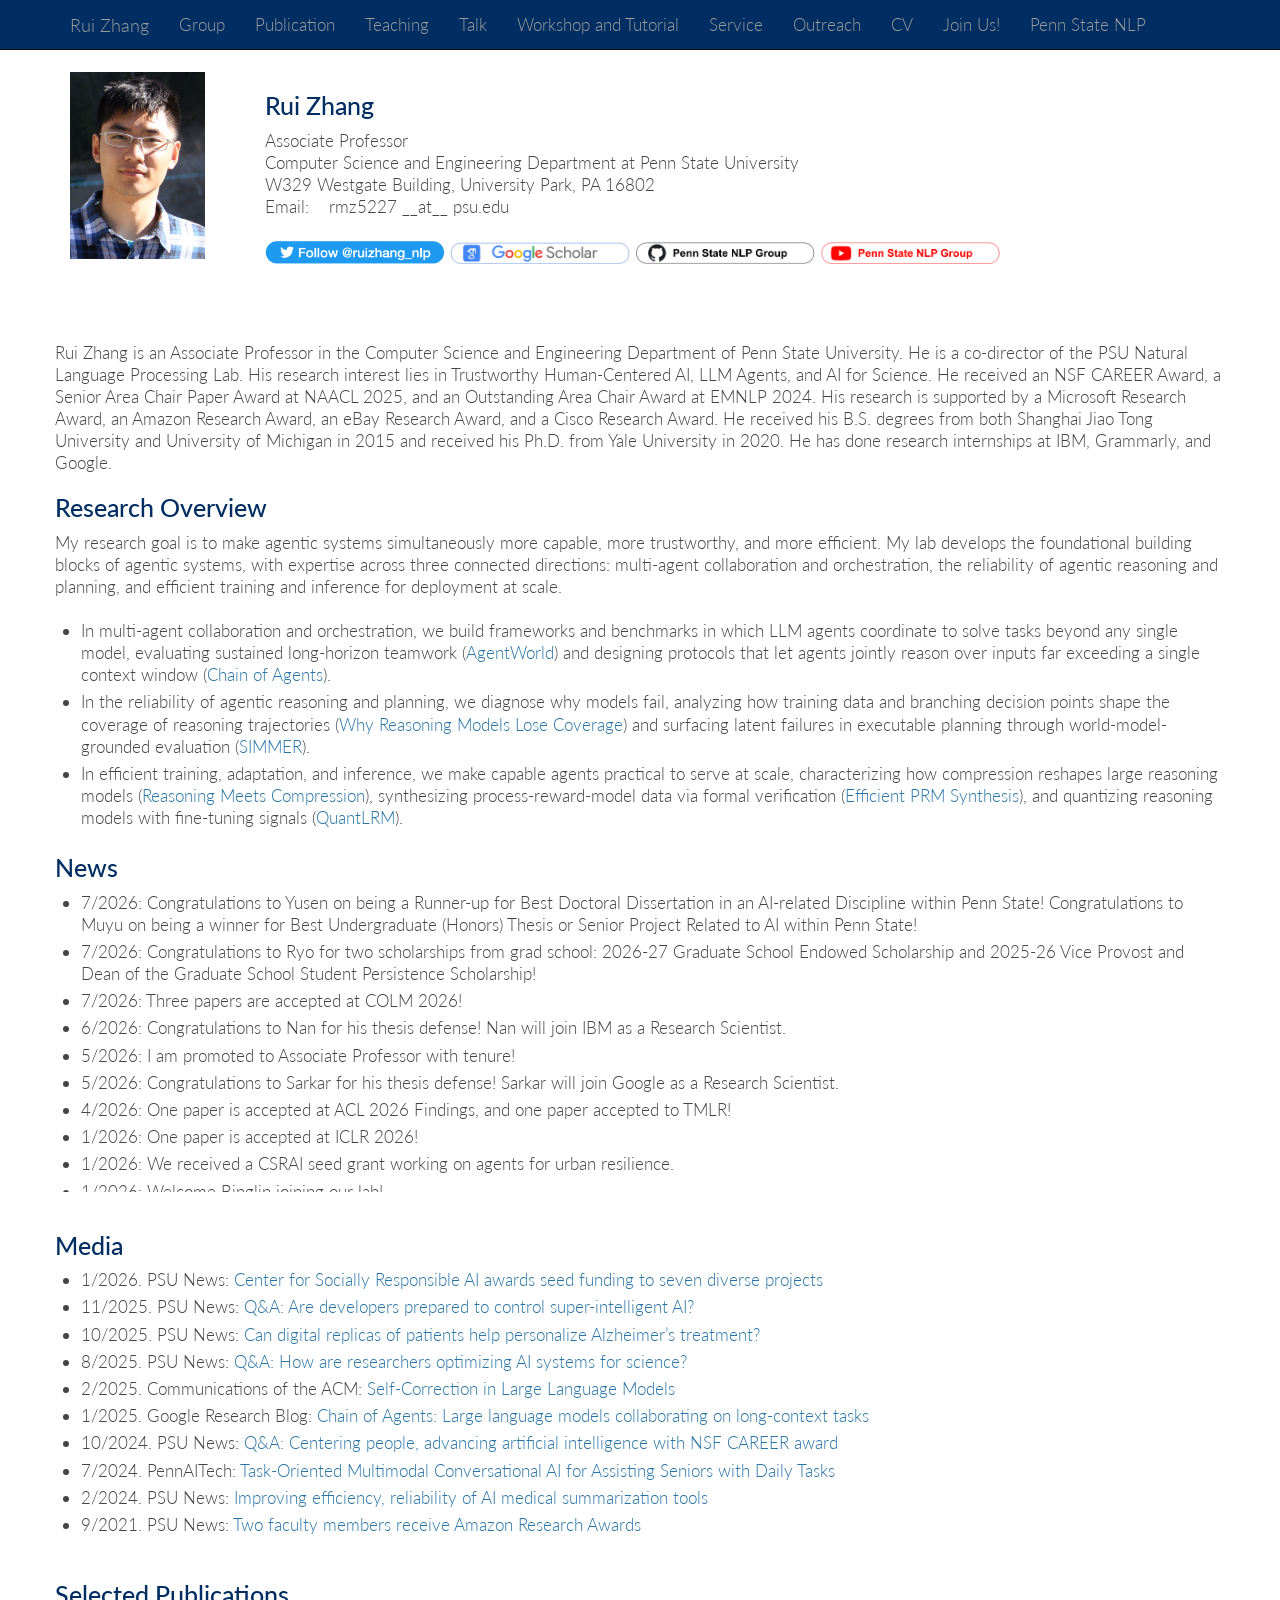
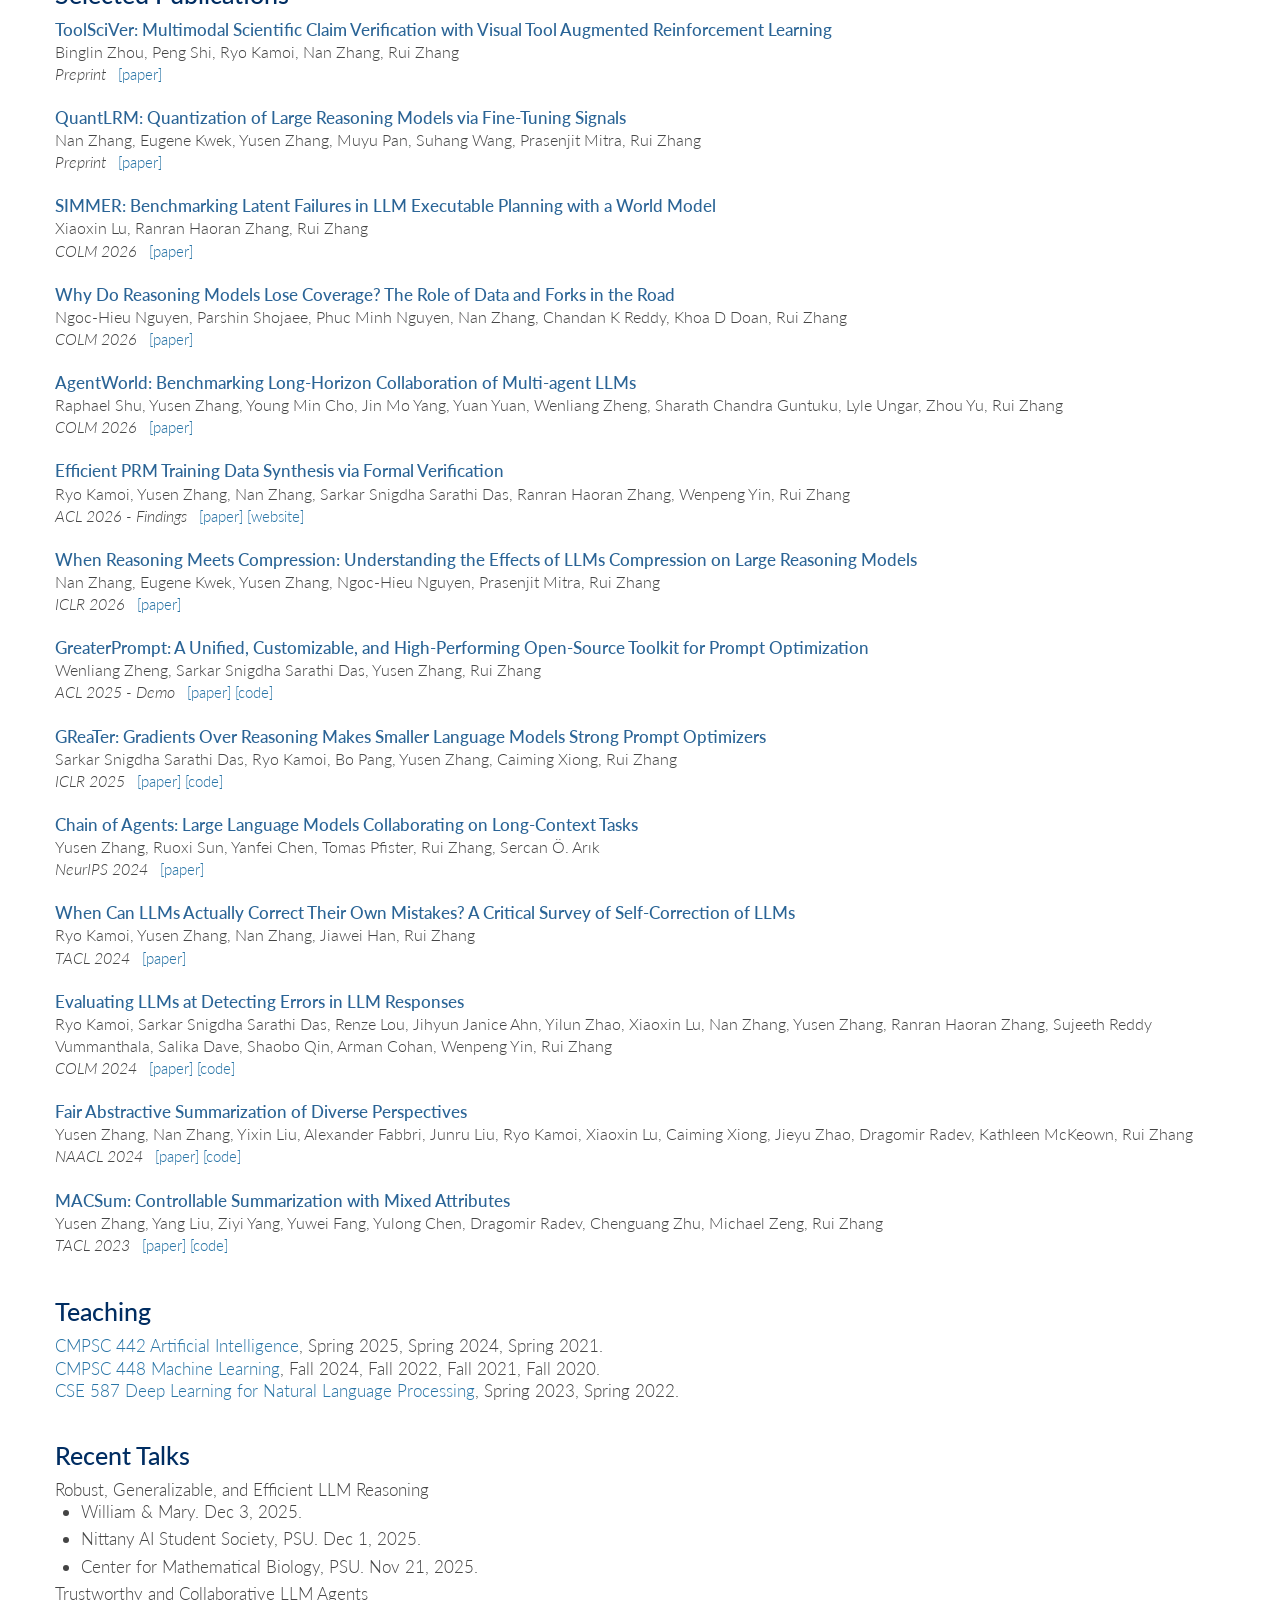
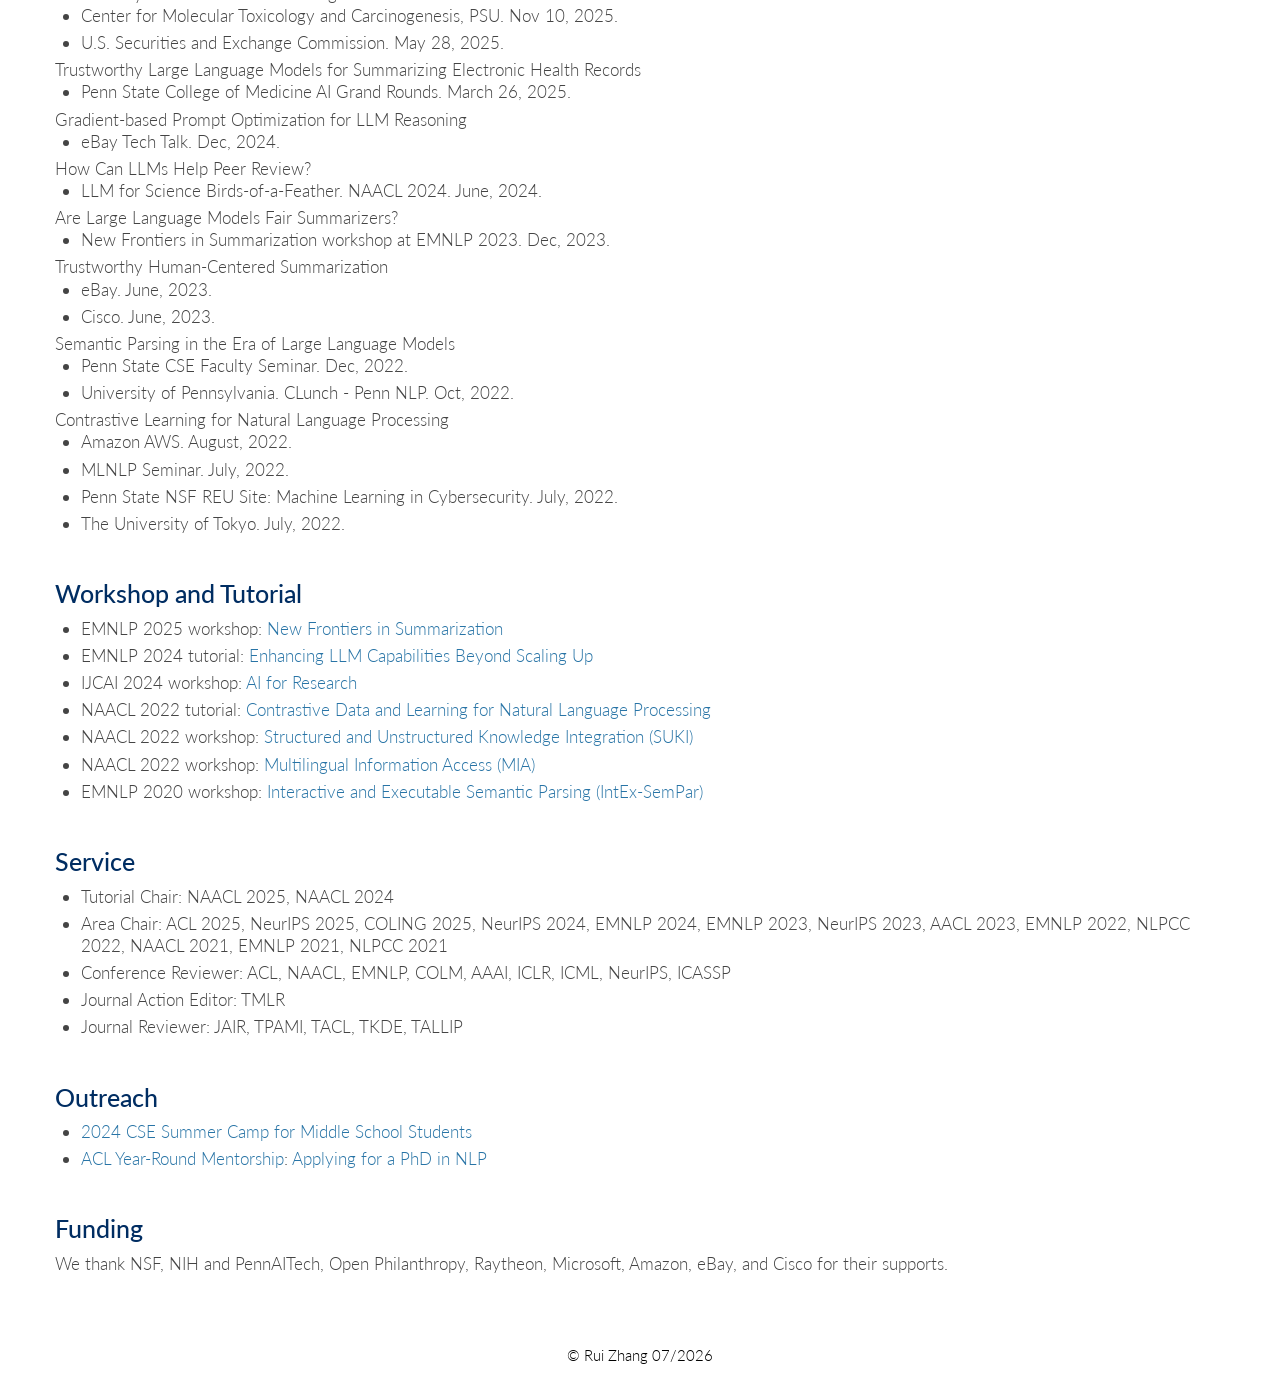
==== index.html @ b1d349ca "update" ====
<!doctype html>
<html>

<head>
    <script async src="//platform.twitter.com/widgets.js" charset="utf-8"></script>
    <meta charset="utf-8">
    <meta http-equiv="X-UA-Compatible" content="IE=edge">
    <meta name="viewport" content="width=device-width, initial-scale=1">

    <title>Rui Zhang, Computer Science and Engineering, Penn State University </title>

    <!-- Bootstrap Core CSS -->
    <link href="bootstrap.min.css" rel="stylesheet">

    <link rel="icon" href="images/psu_logo.png" />

    <link href='main_style.css' rel='stylesheet'>

    <link href='https://fonts.googleapis.com/css?family=Nunito:200,300,400,500,600,700,800,900,100italic,100,300italic,400italic,500italic,900italic,700italic' rel='stylesheet' type='text/css'>
    <link href='https://fonts.googleapis.com/css?family=Lato:200,300,400,500,600,700,800,900,100italic,100,300italic,400italic,500italic,900italic,700italic' rel='stylesheet' type='text/css'>

    <script src="https://ajax.googleapis.com/ajax/libs/jquery/3.4.1/jquery.min.js"></script>
    <script src="https://maxcdn.bootstrapcdn.com/bootstrap/3.4.0/js/bootstrap.min.js"></script>

    <style>
        .copyright {
            color: black;
            font-size: 15px;
            text-align:center;
            vertical-align: middle;
            padding-bottom: 30px;
        }
        /* ul, li { margin: 0; padding: 0; } */
    </style>

    <!-- Global site tag (gtag.js) - Google Analytics -->
    <script async src="https://www.googletagmanager.com/gtag/js?id=UA-124410036-1"></script>
    <script>
      window.dataLayer = window.dataLayer || [];
      function gtag(){dataLayer.push(arguments);}
      gtag('js', new Date());
      gtag('config', 'UA-124410036-1');
    </script>
</head>

<body>

    <!-- Navigation -->
    <nav class="navbar navbar-inverse navbar-fixed-top" role="navigation" style="min-height: 50px; height: 50px; background-color:#002D62; color: white;">
        <div class="container" style="padding-bottom:0px; margin-bottom:0px;">
            <!-- Brand and toggle get grouped for better mobile display -->
            <div class="navbar-header">
                <button type="button" class="navbar-toggle" data-toggle="collapse" data-target="#bs-example-navbar-collapse-1">
                    <span class="sr-only">Toggle navigation</span>
                    <span class="icon-bar"></span>
                    <span class="icon-bar"></span>
                    <span class="icon-bar"></span>
                </button>
                <a class="navbar-brand" href="index.html">Rui Zhang</a>
            </div>
            <!-- Collect the nav links, forms, and other content for toggling -->
            <div class="collapse navbar-collapse" id="bs-example-navbar-collapse-1">
                <ul class="nav navbar-nav">
                    <!-- <li>
                        <a href="#news">News</a>
                    </li> -->
                    <li>
                        <a href="group.html">Group</a>
                    </li>
                    <li>
                        <a href="publication.html">Publication</a>
                    </li>
                    <li>
                        <a href="#teaching">Teaching</a>
                    </li>
                    <li>
                        <a href="#talks">Talk</a>
                    </li>
                    <li>
                        <a href="#workshopandtutorial">Workshop and Tutorial</a>
                    </li>
                    <li>
                        <a href="#service">Service</a>
                    </li>
                    <li>
                        <a href="#outreach">Outreach</a>
                    </li>
                    <li>
                        <a href="cv_rui_zhang.pdf" target="_blank">CV</a>
                    </li>
                    <li>
                        <a href="hiring.html" target="_blank">Join Us!</a>
                    </li>
                    <li>
                        <a href="https://nlp.psu.edu/" target="_blank">Penn State NLP</a>
                    </li>
                </ul>
            </div>
        </div>
    </nav>

    <div class="topbar">
        <div class="container" style="margin-top:50px; margin-bottom:20px">
            <div>
				<div class="row mt-0">
					<br>
				</div>
                <div class="row mt-0">
                    <div class="col-4 col-sm-4 col-md-3 col-lg-2 p-0 pl-0 pl-sm-4 offset-xl-1 col-xl-4">
                        <a href=""><img src="./images/ruizhang.jpeg" id="me" width="135px" itemprop="photo" class="float-left img-fluid"></a>
                    </div>

                    <div class="col-0 col-sm-0 col-md-9 col-lg-10 pl-3 pr-1 px-sm-4 pl-md-5 pt-1 pb-1 pb-sm-1 pt-sm-1 nameplate col-xl-6 offset-xl-0" align="left">
                        <h2 class="hidden-xs-down" style="color:#002D62;"><span itemprop="name">Rui Zhang</span></h2>
                        <p class="my-0"> Associate Professor <br> 
                                         Computer Science and Engineering Department at Penn State University <br>
                                         W329 Westgate Building, University Park, PA 16802 <br> 
                                         Email: &nbsp;&nbsp; rmz5227 __at__ psu.edu &nbsp;&nbsp; <br> <br>
                                         <!-- <a href="https://twitter.com/ruizhang_nlp?ref_src=twsrc%5Etfw" class="twitter-follow-button" data-show-count="false">Follow @ruizhang_nlp</a><script async src="https://platform.twitter.com/widgets.js" charset="utf-8"></script> -->
                                         <a href="https://twitter.com/ruizhang_nlp">
                                            <img src="images/twitter.png" width=180>
                                         </a>
                                         <!-- <a href="https://scholar.google.com/citations?user=8GCLiUwAAAAJ&hl=en"> -->
                                         <a href="https://scholar.google.com/citations?user=nhuB5CEAAAAJ">
                                            <img alt="GoogleScholar" src="images/googlescholar.png" width=180>
                                         </a>
                                         <a href="https://github.com/psunlpgroup">
                                            <img alt="Github" src="images/github.png" width=180>
                                         </a>
                                         <a href="https://www.youtube.com/channel/UCU_5haqbZeIeOPwgRLP9IcA">
                                            <img alt="Github" src="images/youtube.png" width=180>
                                         </a>
                                         <br> <br>
                        </p>
                    </div>
                </div>
            </div>
        </div>
    </div>

    <div class="container">
        <!-- <div class="alert alert-primary" role="alert">
            <b class="alert-heading">🌟Prospective Students:</b> I am recruiting 1-2 PhD students starting in Fall 2025. Please apply <b><u><a href="https://www.eecs.psu.edu/students/graduate/EECS-How-to-apply-CSE.aspx">here</a></u></b> by December 20 if you are interested! 
            I will attend EMNLP 2024 in person. Look forward to discussing with anything about research ideas and PhD positions!
            Please drop me an email including your CV/Resume, transcript and samples of your work if interested. 
            <b><u><a href="hiring.html">Join Us!</a></u></b> Check <b><u><a href="https://nlp.psu.edu/">Penn State NLP</a></u></b> for more opportunities.
        </div> -->
        
        <br>
        <div class="row mb-3">
        Rui Zhang is an Associate Professor in the Computer Science and Engineering Department of Penn State University. He is a co-director of the PSU Natural Language Processing Lab. His research interest lies in Trustworthy Human-Centered AI, LLM Agents, and AI for Science. He received an NSF CAREER Award, a Senior Area Chair Paper Award at NAACL 2025, and an Outstanding Area Chair Award at EMNLP 2024. His research is supported by a Microsoft Research Award, an Amazon Research Award, an eBay Research Award, and a Cisco Research Award. He received his B.S. degrees from both Shanghai Jiao Tong University and University of Michigan in 2015 and received his Ph.D. from Yale University in 2020. He has done research internships at IBM, Grammarly, and Google.
        <!-- Dr. Rui Zhang is an Assistant Professor in the <a href="https://www.eecs.psu.edu/">Computer Science and Engineering Department of Penn State University</a> and a co-director of the <a href="https://www.nlplab.psu.edu/">PSU NLP Lab</a>. His research interest lies in Natural Language Processing, Machine Learning, and Artificial Intelligence. He served as Area Chair at EMNLP 2022, NLPCC 2022, NAACL 2021, EMNLP 2021, NLPCC 2021. He received the 2020 Amazon Research Award. He holds B.S. degrees from both Shanghai Jiao Tong University and the University of Michigan in 2015 and received his Ph.D. from the Computer Science Department at Yale University in 2020. During his Ph.D., he has done research internships at IBM Thomas J. Watson Research Center, Grammarly Research, and Google AI. -->
        </div>

        <div class="row mb-3">
            <h2 style="color:#002D62;">Research Overview</h2>
            My research goal is to make agentic systems simultaneously more capable, more trustworthy, and more efficient. My lab develops the foundational building blocks of agentic systems, with expertise across three connected directions: multi-agent collaboration and orchestration, the reliability of agentic reasoning and planning, and efficient training and inference for deployment at scale. <br> <br>
            <ul>
                <li>In multi-agent collaboration and orchestration, we build frameworks and benchmarks in which LLM agents coordinate to solve tasks beyond any single model, evaluating sustained long-horizon teamwork (<a href="https://ryanzhumich.github.io/files/AgentWorld.pdf">AgentWorld</a>) and designing protocols that let agents jointly reason over inputs far exceeding a single context window (<a href="https://arxiv.org/pdf/2406.02818">Chain of Agents</a>).</li>
                <li>In the reliability of agentic reasoning and planning, we diagnose why models fail, analyzing how training data and branching decision points shape the coverage of reasoning trajectories (<a href="https://arxiv.org/pdf/2605.17026">Why Reasoning Models Lose Coverage</a>) and surfacing latent failures in executable planning through world-model-grounded evaluation (<a href="https://arxiv.org/pdf/2606.14574">SIMMER</a>). </li>
                <li>In efficient training, adaptation, and inference, we make capable agents practical to serve at scale, characterizing how compression reshapes large reasoning models (<a href="https://arxiv.org/pdf/2504.02010">Reasoning Meets Compression</a>), synthesizing process-reward-model data via formal verification (<a href="https://aclanthology.org/2026.findings-acl.403.pdf">Efficient PRM Synthesis</a>), and quantizing reasoning models with fine-tuning signals (<a href="https://arxiv.org/pdf/2602.02581">QuantLRM</a>).</li>
            </ul>
            <!-- I am broadly interested in Natural Language Processing, Machine Learning, and Artificial Intelligence. I work on both Science of LLMs and LLMs for Science, especially focusing on <br> <br>
            <ul>
                <li>Trustworthy Human-Centered AI (<a href="https://arxiv.org/pdf/2412.00947">VisOnlyQA</a>, <a href="https://github.com/psunlpgroup/ReaLMistake">ReaLMistake</a>, <a href="https://github.com/psunlpgroup/FairSumm">FairSumm</a>, <a href="https://github.com/psunlpgroup/FaMeSumm">FameSumm</a>, <a href="https://github.com/psunlpgroup/MACSum">MACSum</a>, <a href="https://github.com/psunlpgroup/Summ-N">Summ<sup><i>N</i></sup></a>)</li>
                <li>LLM Agents (<a href="https://arxiv.org/pdf/2406.02818">Chain of Agents</a>, <a href="https://github.com/psunlpgroup/XSemPLR">XSemPLR</a>, <a href="https://yale-lily.github.io/spider">Spider</a>, <a href="https://github.com/ryanzhumich/editsql">EditSQL</a>, <a href="https://github.com/psunlpgroup/MultiHiertt">MultiHiertt</a>, <a href="https://arxiv.org/pdf/2310.04381.pdf">Hermes</a>)</li>
                <li>Efficient and Generalizable Methods (<a href="https://github.com/psunlpgroup/CONTaiNER">CONTaiNER</a>, <a href="https://github.com/psunlpgroup/ConEntail">ConEntail</a>, <a href="https://arxiv.org/pdf/2106.12089.pdf">Network Sparsity for Efficient Training</a>)</li>
                <li>AI for Scientific Discoveries (<a href="https://www.youtube.com/watch?v=-PGkMalkgD8&t=1s&ab_channel=PennAITech">AI for Nursing</a>, <a href="https://arxiv.org/pdf/2310.04381.pdf">Security</a>, <a href="https://arxiv.org/pdf/2311.02271.pdf">Healthcare</a>, <a href="https://arxiv.org/pdf/2310.15317.pdf">Education</a>)</li>
            </ul> -->
        </div>

        <div id='news' class="row mb-3" style="scroll-margin-top: 50px; margin-bottom: 20px;">
            <h2 style="color:#002D62;">News</h2>
            <div style="height: 300px; overflow-y: scroll;">
            <ul id="news">
                <li>7/2026: Congratulations to Yusen on being a Runner-up for Best Doctoral Dissertation in an AI-related Discipline within Penn State! Congratulations to Muyu on being a winner for Best Undergraduate (Honors) Thesis or Senior Project Related to AI within Penn State!</li>
                <li>7/2026: Congratulations to Ryo for two scholarships from grad school: 2026-27 Graduate School Endowed Scholarship and 2025-26 Vice Provost and Dean of the Graduate School Student Persistence Scholarship!</li>
                <li>7/2026: Three papers are accepted at COLM 2026!</li>
                <li>6/2026: Congratulations to Nan for his thesis defense! Nan will join IBM as a Research Scientist.</li>
                <li>5/2026: I am promoted to Associate Professor with tenure!</li>
                <li>5/2026: Congratulations to Sarkar for his thesis defense! Sarkar will join Google as a Research Scientist.</li>
                <li>4/2026: One paper is accepted at ACL 2026 Findings, and one paper accepted to TMLR!</li>
                <li>1/2026: One paper is accepted at ICLR 2026!</li>
                <li>1/2026: We received a CSRAI seed grant working on agents for urban resilience.</li>
                <li>1/2026: Welcome Binglin joining our lab!</li>
                <li>12/2025: Congratulations to Eugene on his Honorable Mention for the 2025-2026 CRA Outstanding Undergraduate Researcher Award!</li>
                <li>10/2025: We received a funding from Open Philanthropy working on AI Safety for Reinforcement Learning. Thanks, Open Philanthropy!</li>
                <li>10/2025: Our group's first PhD student Yusen successfully defended his PhD dissertation on Multi-agent LLMs! Big Congratulations, Dr. Yusen Zhang! Yusen will join Columbia University as a postdoc.</li>
                <li>10/2025: We are hosting a "AI for Math" Minisymposium at <a href="https://siamnnp2025.sciencesconf.org/">2025 SIAM New York-New Jersey-Pennsylvania Section Conference</a>.</li>
                <li>8/2025: Welcome Hieu joining our lab! </li>
                <li>8/2025: Our NSF proposal on <a href="https://www.nsf.gov/awardsearch/showAward?AWD_ID=2533995">AI for Digital Twin in Healthcare</a> is awarded!</li>
                <li>7/2025: One paper is accepted at ICCV 2025, and one paper at COLM 2025!</li>
                <li>6/2025: Congratulations to Nan and Sarkar for receiving the Penn State Graduate School Student Persistence Scholarship!</li>
                <li>6/2025: We received a funding from Raytheon working on LLM hallucination. Thanks, Raytheon!</li>
                <li>5/2025: Four papers (2 main, 1 findings, 1 demo) are accepted at ACL 2025! </li>
                <li>5/2025: I gave a talk at U.S. Securities and Exchange Commission on Trustworthy and Collaborative LLM Agents.</li>
                <li>4/2025: Our paper on fairness of multidocument summarization has received an SAC Paper Award at NAACL 2025! </li>
                <li>4/2025: Congratulations to Ryo on passing the comprehensive exam! </li>
                <li>1/2025: Two papers are accepted at ICLR 2025, and two papers are accepted at NAACL 2025. </li>
                <li>11/2024: We are organizing a workshop on New Frontiers in Summarization at EMNLP 2025.</li>
                <li>11/2024: Honored to be recognized as an Outstanding Area Chair at EMNLP 2024!</li>
                <li>11/2024: We received an NSF NAIRR Pilot grant to support our project on AI for Nursing. Thanks, NSF!
                <li>10/2024: We will present a tutorial on <a href="https://www.wenpengyin.org/publications/beyond-llm-scaling-emnlp24">Enhancing LLM Capabilities Beyond Scaling Up</a> and three papers on LLM self-correction, LLM deductive reasoning, and LLM for assisting research at EMNLP 2024.</li>
                <li>9/2024: One paper on multiagent collaboratoin for long-context tasks is accepted at NeurIPS 2024.</li>
                <li>9/2024: My NSF CAREER proposal <a href="https://www.psu.edu/news/engineering/story/qa-centering-people-advancing-artificial-intelligence-nsf-career-award">Trustworthy Human-Centered Summarization</a> is awarded!</li>
                <li>9/2024: Two papers are accepted at EMNLP 2024.</li>
                <li>9/2024: We received an award on <a href="https://www.youtube.com/watch?v=-PGkMalkgD8&t=1s&ab_channel=PennAITech">AI for Nursing</a>. Thanks, NIH and PennAITech!
                <li>9/2024: We received an Microsoft research award on <a href="https://www.microsoft.com/en-us/research/academic-program/ai-and-the-new-future-of-work/recipients/">AI and the New Future of Work</a>. Thanks, Microsoft!
                <li>8/2024: One survey paper on LLM self-correction is accepted at TACL 2024.</li>
                <li>7/2024: One paper on LLM error detection is accepted at COLM 2024.</li>
                <li>6/2024: Congratulations to Haoran for passing his Comprehensive Exam!</li>
                <li>6/2024: We are organizing a <a href="https://sites.psu.edu/csesummercamp2024/">CSE Summer Camp on Exploring AI with CS and Minecraft </a> for middle school students!</li>
                <li>5/2024: Two papers are accepted at ACL 2024.</li>
                <li>5/2024: Serve as an Area Chair for NeurIPS 2024 and EMNLP 2024.</li>
                <li>4/2024: Congratulations to Nan for passing his Comprehensive Exam!</li>
                <li>3/2024: Two papers on fairness of LLM summarization and LLM compression have been accepted to NAACL 2024.</li>
                <li>3/2024: We are organizing an <a href="https://ai4research.github.io/">AI for Research</a> workshop at IJCAI 2024. Please submit your work!
                <li>1/2024: One paper on text generation evalaution has been accepted to ICLR 2024.</li>
                <li>12/2023: I give a talk on <a href="">Fairness of LLMs on Summarization</a> at EMNLP 2023 NewSumm workshop.</li>
                <li>11/2023: I am a candidate for <a href="https://naacl.org/elections/2024/index.html">NAACL Board Member</a> to serve our community! Please cast your vote! </li>
                <li>11/2023: Congratulations to Sarkar for passing his Comprehensive Exam!</li>
                <li>10/2023: Three papers on factual medical summarization, parameter-efficient finetuning for sequence labeling, and LLM for programming education have been accepted to EMNLP 2023.</li>
                <li>10/2023: One paper on semantic parsing for security standard documents has been accepted to USENIX Security 2024.</li>
                <li>8/2023: Welcome Ryo and Xiaoxin joining our lab!</li>
                <li>8/2023: Congratulations to Yusen for passing his Comprehensive Exam!</li>
                <li>7/2023: Serve as a Tutorial Chair for NAACL 2024 and an Area Chair for EMNLP 2023, NeurIPS 2023, and AACL 2023.</li>
                <li>2/2023: Our <a href="https://www.amazon.science/alexa-prize/teams/evoquerbot-taskbot-challenge-2">EvoquerBOT</a> team is participating in the <a href="https://www.amazon.science/alexa-prize/taskbot-challenge/ten-university-teams-selected-for-alexa-prize-taskbot-challenge-2">Amazon Alexa Prize TaskBot Challenge 2</a>. "Alexa, Let's work together"!</li>
                <li>2/2023: Please join us on <a href="https://twitter.com/knowledgenlp/status/1623904412539183104">the panel on Knowledge, NLP, and LLM</a> at the AAAI 2023 workshop on Knowledge Augmented Methods for NLP!
                <li>1/2023: This semester I am teaching <a href="587.html">CSE 587 Deep Learninig for Natural Language Processing</a>.
                <li>12/2022: Give talks at University of Pennsylvania and Penn State CSE Semniar on <a href="talk_sp_llm.pdf">Semantic Parsing in the Era of Large Language Models</a>.</li>
                <li>11/2022: Congratulations to Jason for winning the CAFE AI Award for Best Undergraduate Honors Thesis!</li>
                <li>10/2022: Three papers on semantic parsing and structured knowledge accepted in EMNLP 2022.</li>
                <li>8/2022: Give invited talks at Amazon, The University of Tokyo, PSU REU Seminar, and MLNLP Seminar on <a href="talk_contrastive_ner.pdf">Contrastive Learning for NLP: A Case Study in Few-shot Named Entity Recognition</a>.</li>
                <li>[Tutorial@NAACL2022] We are presenting a tutorial on <a href="https://contrastive-nlp-tutorial.github.io/">Contrastive Data and Learning for Natural Language Processing</a> at NAACL 2022 with Yangfeng Ji, Yue Zhang, Rebecca Passonneau.</li>
                <li>[Workshop@NAACL2022] We are co-organizing the Workshop on <a href="https://suki-workshop.github.io/">Structured and Unstructured Knowledge Integration (SUKI)</a> at NAACL 2022.</li>
                <li>[Workshop@NAACL2022] We are co-organizing the Workshop on <a href="https://mia-workshop.github.io/">Multilingual Information Access (MIA)</a> at NAACL 2022.</li>
                <li>6/2022: Congratulations to Yusen and Sarkar on winning the Dr. Tse-Yun Feng Graduate Student Award (outstanding RA award in the CSE department)!</li>
                <li>5/2022: Congratulations to graduate students starting their research internships at Amazon and Microsoft!</li>
                <li>3/2022: Four papers accepted in ACL 2022 on Long-Text Summarization, Few-shot NER, Numerical Reasoning in Tables and Text. Congratulations to Yusen, Sarkar, Yilun, and all co-authors!</li>
                <li>1/2022: Welcome Haoran joining our lab!</li>
                <li>9/2021: Two papers accepted in Findings of EMNLP 2021. Congratulations to Yusen and all the co-authors!</li>
                <li>8/2021: Welcome Yusen, Nan, and Sarkar joining our lab!</li>
                <li>5/2021: Two papers (1 long and 1 long Findings) are accepted at ACL 2021.</li>
                <li>4/2021: Receive an <a href="https://www.amazon.science/research-awards/program-updates/2020-amazon-research-awards-recipients-announced">Amazon Research Award</a> to work on Conversational QA systems over Tables. Thanks Amazon!</li>
                <li>3/2021: DART is accepted at NAACL 2021.</li>
                <li>3/2021: Serving as an Area Chair in Summarization Track for EMNLP 2021 and NLPCC 2021.</li>
                <li>1/2021: SCoRe is accepted at ICLR 2021.</li>
                <li>12/2020: Serving as an Area Chair in Summarization Track for NAACL 2021.</li>
                <li>10/2020: Talk at UPenn CLunch.</li>
                <li>11/2020: We are organizing the workshop on <a href="https://intex-sempar.github.io/">Interactive and Executable Semantic Parsing (IntEx-SemPar 2020) </a> located with EMNLP 2020. Please submit your work!</li>
            </ul>
            </div>
        </div>

        <div id='news' class="row mb-3" style="scroll-margin-top: 50px; margin-bottom: 20px;">
            <h2 style="color:#002D62;">Media</h2>
            <!-- <div style="height: 300px; overflow-y: scroll;"> -->
            <ul id="news">
                <li>1/2026. PSU News: <a href="https://www.psu.edu/news/research/story/center-socially-responsible-ai-awards-seed-funding-seven-diverse-projects-0">Center for Socially Responsible AI awards seed funding to seven diverse projects</a></li>
                <li>11/2025. PSU News: <a href="https://www.psu.edu/news/engineering/story/qa-are-developers-prepared-control-super-intelligent-ai">Q&A: Are developers prepared to control super-intelligent AI?</a></li>
                <li>10/2025. PSU News: <a href="https://www.psu.edu/news/research/story/can-digital-replicas-patients-help-personalize-alzheimers-treatment">Can digital replicas of patients help personalize Alzheimer’s treatment?</a></li>
                <li>8/2025. PSU News: <a href="https://www.psu.edu/news/engineering/story/qa-how-are-researchers-optimizing-ai-systems-science">Q&A: How are researchers optimizing AI systems for science?</a></li>
                <li>2/2025. Communications of the ACM: <a href="https://cacm.acm.org/news/self-correction-in-large-language-models/">Self-Correction in Large Language Models</a></li>
                <li>1/2025. Google Research Blog: <a href="https://research.google/blog/chain-of-agents-large-language-models-collaborating-on-long-context-tasks">Chain of Agents: Large language models collaborating on long-context tasks</a></li>
                <!-- <li>12/2024. Daily Papers: <a href="https://huggingface.co/papers/2412.09722">GReaTer: Gradients over Reasoning Makes Smaller Language Models Strong Prompt Optimizers</a></li> -->
                <!-- <li>12/2024. Daily Papers: <a href="https://huggingface.co/papers/2412.00947">VisOnlyQA: Large Vision Language Models Still Struggle with Visual Perception of Geometric Information</a></li> -->
                <li>10/2024. PSU News: <a href="https://www.psu.edu/news/engineering/story/qa-centering-people-advancing-artificial-intelligence-nsf-career-award">Q&A: Centering people, advancing artificial intelligence with NSF CAREER award</a></li>
                <li>7/2024. PennAITech: <a href="https://www.youtube.com/watch?v=-PGkMalkgD8&t=1s&ab_channel=PennAITech">Task-Oriented Multimodal Conversational AI for Assisting Seniors with Daily Tasks</a></li>
                <li>2/2024. PSU News: <a href="https://www.psu.edu/news/information-sciences-and-technology/story/improving-efficiency-reliability-ai-medical-summarization">Improving efficiency, reliability of AI medical summarization tools</a></li>
                <li>9/2021. PSU News: <a href="https://www.psu.edu/news/academics/story/two-faculty-members-receive-amazon-research-awards">Two faculty members receive Amazon Research Awards</a></li>
            </ul>
            <!-- </div> -->
        </div>

        <div id='publications' class="row mb-3" style="scroll-margin-top: 50px">
            <h2 style="color:#002D62;">Selected Publications </h2>
            
            <div class='paper_title'>
                ToolSciVer: Multimodal Scientific Claim Verification with Visual Tool Augmented Reinforcement Learning
                </div>
                <div class='paper_rest'>
                    Binglin Zhou, Peng Shi, Ryo Kamoi, Nan Zhang, Rui Zhang<br />
                    <i>Preprint</i>&nbsp;&nbsp;
                    <span style="font-size: 15px"> <a href="https://arxiv.org/pdf/2607.16131">[paper]</a></span>
                </div>
            <br>

            <div class='paper_title'>
                QuantLRM: Quantization of Large Reasoning Models via Fine-Tuning Signals
                </div>
                <div class='paper_rest'>
                    Nan Zhang, Eugene Kwek, Yusen Zhang, Muyu Pan, Suhang Wang, Prasenjit Mitra, Rui Zhang<br />
                    <i>Preprint</i>&nbsp;&nbsp;
                    <span style="font-size: 15px"> <a href="https://arxiv.org/pdf/2602.02581">[paper]</a></span>
                </div>
            <br>

            <div class='paper_title'>
                SIMMER: Benchmarking Latent Failures in LLM Executable Planning with a World Model
                </div>
                <div class='paper_rest'>
                    Xiaoxin Lu, Ranran Haoran Zhang, Rui Zhang<br />
                    <i>COLM 2026</i>&nbsp;&nbsp;
                    <span style="font-size: 15px"> <a href="https://arxiv.org/pdf/2606.14574">[paper]</a></span>
                </div>
            <br>

            <div class='paper_title'>
                Why Do Reasoning Models Lose Coverage? The Role of Data and Forks in the Road
                </div>
                <div class='paper_rest'>
                    Ngoc-Hieu Nguyen, Parshin Shojaee, Phuc Minh Nguyen, Nan Zhang, Chandan K Reddy, Khoa D Doan, Rui Zhang<br />
                    <i>COLM 2026</i>&nbsp;&nbsp;
                    <span style="font-size: 15px"> <a href="https://arxiv.org/pdf/2605.17026">[paper]</a></span>
                </div>
            <br>

            <div class='paper_title'>
                AgentWorld: Benchmarking Long-Horizon Collaboration of Multi-agent LLMs
                </div>
                <div class='paper_rest'>
                    Raphael Shu, Yusen Zhang, Young Min Cho, Jin Mo Yang, Yuan Yuan, Wenliang Zheng, Sharath Chandra Guntuku, Lyle Ungar, Zhou Yu, Rui Zhang<br />
                    <i>COLM 2026</i>&nbsp;&nbsp;
                    <span style="font-size: 15px"> <a href="https://ryanzhumich.github.io/files/AgentWorld.pdf">[paper]</a></span>
                </div>
            <br>

            <div class='paper_title'>
                Efficient PRM Training Data Synthesis via Formal Verification
                </div>
                <div class='paper_rest'>
                    Ryo Kamoi, Yusen Zhang, Nan Zhang, Sarkar Snigdha Sarathi Das, Ranran Haoran Zhang, Wenpeng Yin, Rui Zhang<br />
                    <i>ACL 2026 - Findings</i>&nbsp;&nbsp;
                    <span style="font-size: 15px"> <a href="https://arxiv.org/pdf/2505.15960">[paper]</a> <a href="https://fover-prm.github.io/">[website]</a> </span>
                </div>
            <br>

            <div class='paper_title'>
                When Reasoning Meets Compression: Understanding the Effects of LLMs Compression on Large Reasoning Models
                </div>
                <div class='paper_rest'>
                    Nan Zhang, Eugene Kwek, Yusen Zhang, Ngoc-Hieu Nguyen, Prasenjit Mitra, Rui Zhang<br />
                    <i>ICLR 2026</i>&nbsp;&nbsp;
                    <span style="font-size: 15px"> <a href="https://arxiv.org/pdf/2504.02010">[paper]</a></span>
                </div>
            <br>

            <div class='paper_title'>
                GreaterPrompt: A Unified, Customizable, and High-Performing Open-Source Toolkit for Prompt Optimization
                </div>
                <div class='paper_rest'>
                    Wenliang Zheng, Sarkar Snigdha Sarathi Das, Yusen Zhang, Rui Zhang<br />
                    <i>ACL 2025 - Demo</i>&nbsp;&nbsp;
                    <span style="font-size: 15px"> <a href="https://arxiv.org/pdf/2504.03975">[paper]</a> <a href="https://github.com/psunlpgroup/GreaterPrompt">[code]</a> </span>
                </div>
            <br>

            <div class='paper_title'>
                GReaTer: Gradients Over Reasoning Makes Smaller Language Models Strong Prompt Optimizers
                </div>
                <div class='paper_rest'>
                    Sarkar Snigdha Sarathi Das, Ryo Kamoi, Bo Pang, Yusen Zhang, Caiming Xiong, Rui Zhang<br />
                    <i>ICLR 2025</i>&nbsp;&nbsp;
                    <span style="font-size: 15px"> <a href="https://arxiv.org/abs/2412.09722">[paper]</a> <a href="https://github.com/psunlpgroup/GreaTer">[code]</a> </span>
                </div>
            <br>

            <div class='paper_title'>
                Chain of Agents: Large Language Models Collaborating on Long-Context Tasks
                </div>
                <div class='paper_rest'>
                    Yusen Zhang, Ruoxi Sun, Yanfei Chen, Tomas Pfister, Rui Zhang, Sercan Ö. Arık<br />
                    <i>NeurIPS 2024</i>&nbsp;&nbsp;
                    <span style="font-size: 15px"> <a href="https://arxiv.org/pdf/2406.02818">[paper]</a> </span>
                </div>
            <br>

            <div class='paper_title'>
                When Can LLMs Actually Correct Their Own Mistakes? A Critical Survey of Self-Correction of LLMs
                </div>
                <div class='paper_rest'>
                    Ryo Kamoi, Yusen Zhang, Nan Zhang, Jiawei Han, Rui Zhang <br />
                    <i>TACL 2024</i>&nbsp;&nbsp;
                    <span style="font-size: 15px"> <a href="https://arxiv.org/pdf/2406.01297">[paper]</a> </span>
                </div>
            <br>

            <div class='paper_title'>
                Evaluating LLMs at Detecting Errors in LLM Responses
                </div>
                <div class='paper_rest'>
                    Ryo Kamoi, Sarkar Snigdha Sarathi Das, Renze Lou, Jihyun Janice Ahn, Yilun Zhao, Xiaoxin Lu, Nan Zhang, Yusen Zhang, Ranran Haoran Zhang, Sujeeth Reddy Vummanthala, Salika Dave, Shaobo Qin, Arman Cohan, Wenpeng Yin, Rui Zhang <br />
                    <i>COLM 2024</i>&nbsp;&nbsp;
                    <span style="font-size: 15px"> <a href="https://arxiv.org/pdf/2404.03602.pdf">[paper]</a> <a href="https://github.com/psunlpgroup/ReaLMistake">[code]</a> </span>
                </div>
            <br>

            <div class='paper_title'>
                Fair Abstractive Summarization of Diverse Perspectives
                </div>
                <div class='paper_rest'>
                    Yusen Zhang, Nan Zhang, Yixin Liu, Alexander Fabbri, Junru Liu, Ryo Kamoi, Xiaoxin Lu, Caiming Xiong, Jieyu Zhao, Dragomir Radev, Kathleen McKeown, Rui Zhang <br />
                    <i>NAACL 2024</i>&nbsp;&nbsp;
                    <span style="font-size: 15px"> <a href="https://arxiv.org/pdf/2311.07884.pdf">[paper]</a> <a href="https://github.com/psunlpgroup/fairsumm">[code]</a> </span>
                </div>
            <br>

            <div class='paper_title'>
                MACSum: Controllable Summarization with Mixed Attributes
                </div>
                <div class='paper_rest'>
                    Yusen Zhang, Yang Liu, Ziyi Yang, Yuwei Fang, Yulong Chen, Dragomir Radev, Chenguang Zhu, Michael Zeng, Rui Zhang <br />
                    <i>TACL 2023</i>&nbsp;&nbsp;
                    <span style="font-size: 15px"> <a href="https://arxiv.org/abs/2211.05041">[paper]</a> <a href="https://github.com/psunlpgroup/MACSum">[code]</a> </span>
                </div>
            <br>
        </div>
 
        <div id='teaching' class="row mb-3" style="scroll-margin-top: 50px; margin-bottom: 20px;">
            <h2 style="color:#002D62;">Teaching</h2>
            <a href="442.html">CMPSC 442 Artificial Intelligence</a>, Spring 2025, Spring 2024, Spring 2021.
            <br>
            <a href="448.html">CMPSC 448 Machine Learning</a>, Fall 2024, Fall 2022, Fall 2021, Fall 2020.
            <br>
            <a href="587.html">CSE 587 Deep Learning for Natural Language Processing</a>, Spring 2023, Spring 2022.
            <br>
        </div>



        <div id='talks' class="row" style="scroll-margin-top: 50px; margin-bottom: 20px;">
            <h2 style="color:#002D62;">Recent Talks</h2>
            Robust, Generalizable, and Efficient LLM Reasoning
            <ul>
                <li>William & Mary. Dec 3, 2025.</li>
                <li>Nittany AI Student Society, PSU. Dec 1, 2025.</li>
                <li>Center for Mathematical Biology, PSU. Nov 21, 2025.</li>
            </ul>

            Trustworthy and Collaborative LLM Agents
            <ul>
                <li>Center for Molecular Toxicology and Carcinogenesis, PSU. Nov 10, 2025.</li>
                <li>U.S. Securities and Exchange Commission. May 28, 2025.</li>
            </ul>
            
            Trustworthy Large Language Models for Summarizing Electronic Health Records
            <ul>
                <li>Penn State College of Medicine AI Grand Rounds. March 26, 2025.</li>
            </ul>

            Gradient-based Prompt Optimization for LLM Reasoning
            <ul>
                <li>eBay Tech Talk. Dec, 2024.</li>
            </ul>

            How Can LLMs Help Peer Review?
            <ul>
                <li>LLM for Science Birds-of-a-Feather. NAACL 2024. June, 2024.</li>
            </ul>

            Are Large Language Models Fair Summarizers?
            <ul>
                <li>New Frontiers in Summarization workshop at EMNLP 2023. Dec, 2023.</li>
            </ul>

            Trustworthy Human-Centered Summarization
            <ul>
                <li>eBay. June, 2023.</li>
                <li>Cisco. June, 2023.</li>
            </ul>

            Semantic Parsing in the Era of Large Language Models
            <ul>
                <li>Penn State CSE Faculty Seminar. Dec, 2022.</li>
                <li>University of Pennsylvania. CLunch - Penn NLP. Oct, 2022.</li>
            </ul>

            Contrastive Learning for Natural Language Processing
            <ul>
                <li>Amazon AWS. August, 2022.</li>
                <li>MLNLP Seminar. July, 2022.</li>
                <li>Penn State NSF REU Site: Machine Learning in Cybersecurity. July, 2022.</li>
                <li>The University of Tokyo. July, 2022.</li>
            </ul>

            <!-- <ul>
                <li>Penn State CSE Semniar. December, 2022</li>
                <li>University of Pennsylvania. October, 2022</li>
                <li>Amazon AWS. August, 2022</li>
                <li>MLNLP. July, 2022</li>
                <li>Penn State NSF REU. July, 2022</li>
                <li>The University of Tokyo. July, 2022</li>
                <li>NLP Reading Group, Google. April, 2021</li>
                <li>Department of Computer Science, University of Pennsylvania. October, 2020.</li>
                <li>Department of Computer Science, Stony Brook University. April, 2020.</li>
                <li>Department of Computer Science, The Pennsylvania State University. March, 2020.</li>
                <li>Department of Computer Science, Virginia Tech. March, 2020.</li>
                <li>Department of Computer Science and Engineering, The University of Connecticut. February, 2020.</li>
                <li>STAR Talk 1st Place Prize. Natural Language, Dialog and Speech (NDS) Symposium, The New York Academy of Sciences, New York, November 2019. </li>
            </ul> -->
        </div>

        <div id='workshopandtutorial' class="row" style="scroll-margin-top: 50px; margin-bottom: 20px;">
            <h2 style="color:#002D62;">Workshop and Tutorial</h2>
            <ul>
                <li>EMNLP 2025 workshop: <a href="">New Frontiers in Summarization</a></li>
                <li>EMNLP 2024 tutorial: <a href="https://www.wenpengyin.org/publications/beyond-llm-scaling-emnlp24">Enhancing LLM Capabilities Beyond Scaling Up</a></li>
                <li>IJCAI 2024 workshop: <a href="https://ai4research.github.io/">AI for Research</a></li>
                <li> NAACL 2022 tutorial: <a href="https://contrastive-nlp-tutorial.github.io/">Contrastive Data and Learning for Natural Language Processing</a></li>
                <li> NAACL 2022 workshop: <a href="https://suki-workshop.github.io/">Structured and Unstructured Knowledge Integration (SUKI)</a></li>
                <li> NAACL 2022 workshop: <a href="https://mia-workshop.github.io/">Multilingual Information Access (MIA)</a></li>
                <li> EMNLP 2020 workshop: <a href="https://intex-sempar.github.io/">Interactive and Executable Semantic Parsing (IntEx-SemPar)</a></li>
                
            </ul>
        </div>

        <div id='service' class="row" style="scroll-margin-top: 50px; margin-bottom: 20px;">
            <h2 style="color:#002D62;">Service</h2>
            <ul>
                <li>Tutorial Chair: NAACL 2025, NAACL 2024</li>
                <li>Area Chair: ACL 2025, NeurIPS 2025, COLING 2025, NeurIPS 2024, EMNLP 2024, EMNLP 2023, NeurIPS 2023, AACL 2023, EMNLP 2022, NLPCC 2022, NAACL 2021, EMNLP 2021, NLPCC 2021</li>
                <li>Conference Reviewer: ACL, NAACL, EMNLP, COLM, AAAI, ICLR, ICML, NeurIPS, ICASSP</li>
                <li>Journal Action Editor: TMLR</li>
                <li>Journal Reviewer: JAIR, TPAMI, TACL, TKDE, TALLIP</li>
            </ul>
        </div>

        <div id='outreach' class="row" style="scroll-margin-top: 50px; margin-bottom: 20px;">
            <h2 style="color:#002D62;">Outreach</h2>
            <ul>
                <li><a href="https://sites.psu.edu/csesummercamp2024/">2024 CSE Summer Camp for Middle School Students</a></li>
                <li><a href="https://www.youtube.com/channel/UC1yb4lshsTsXkczT5MUCINA">ACL Year-Round Mentorship</a>: <a href="https://www.youtube.com/watch?v=E1S6ep00aE4&ab_channel=ACLYear-RoundMentorship">Applying for a PhD in NLP</a></li>
            </ul>
        </div>

        <div id='funding' class="row" style="scroll-margin-top: 50px; margin-bottom: 20px;">
            <h2 style="color:#002D62;">Funding</h2>
            <!-- <br>
            <img src="images/amazon-science-logo.svg" class="img-fluid mx-auto d-block" style="width:30rem;"/> -->
            We thank NSF, NIH and PennAITech, Open Philanthropy, Raytheon, Microsoft, Amazon, eBay, and Cisco for their supports.
        </div>

        <!-- <div align=center>
            <a href="https://clustrmaps.com/site/1bv14" title="Visit tracker"><img src="//clustrmaps.com/map_v2.png?cl=ffffff&w=300&t=m&d=9-N_pTsoHAo-57spLu08VyrKU8allsHazVYjXZicZcw&co=2d78ad&ct=ffffff" /></a>
        </div> -->
    </div>



    <div id="footer" class="copyright" >
         &copy Rui Zhang 07/2026
    </div>

</body>
</html>
---- main_style.css ----
@import url("./academicons.min.css");
@import url("./font-awesome.min.css");
body {
  /* font-family: 'Nunito', sans-serif; */
  font-family: 'Lato', sans-serif;
  font-size: 17px;
  font-weight: 350;
  color: #444;
}
b {
  font-weight: 500;
}
hr {
  border-top: 1px solid #CCC;
  padding: 0px;
  margin-bottom: 0px;
  margin-top: 15px;
}

h2 {
  font-size: 25px;
}

.row {
  line-height: 130%;
}

/* Table spacing */
table {
  margin-bottom: 20px;
}
td {
  padding-left: 20px;
  padding-right: 20px;
  text-align: center;
}


.paper_pic_box    /* for paper_pic */
    {
    width: 160px;
    height: 130px;
    position: relative;
    }

.paper_title {
  font-weight: 500;
  font-size: 17px;
  color: #2a6496
  /* color: #428bca */
  /* color: #2874a6 */
}
.paper_rest {
  font-size: 16px;
}
.paper_bottom_space {
  margin-bottom: 20px;
}


.container {
  margin-bottom: 50px;
}

#header {
  /* font-family: 'Geneva', sans-serif; */
  /* font-family: 'Trebuchet MS', sans-serif; */
  font-family: 'Nunito', sans-serif;
  /* font-family: 'Lato', sans-serif; */
  font-weight: 300;
  color: white;
  width: 100%;
  /* max-width: 1150px; */
  height: 220px;
  margin-bottom: 48px;
}
.bg {
  background-repeat: no-repeat;
  background-position: center center;
  background-size: auto 100%;
}

#header-inner {
  position: absolute;
  left: 10%;
  /*padding-left: 30px;*/
  top: 78px;
  width: 90%; /* this is needed to keep the bg image large in smart phone */
}
.img-profile {
  border: 3px solid white;
  width: 140px;
  float: left;
  margin-top: 18px;
}
.header-text {
  font-size: 26px;
  font-weight: 400;
  margin-top: 52px;
  margin-left: 170px;
}
.header-text-name {
  font-size: 44px;
  font-weight: 700;
}
.header-text-email {
  font-size: 14px;
  font-weight: 300;
}
.header-text-items {
  font-size: 20px;
  margin-top: -11px;
}

a{
  color: #2874a6
}

ul {
  list-style: disc;
  margin: 0 0 0em 0;
  padding-left: 1.5em;
}
  ul li{
    padding: 0.0em 0em 0.3em 0em; /* top, right, bottom, left */
  }

  ul.icons {
  cursor: default;
  list-style: none;
  padding-left: 0;

  -moz-osx-font-smoothing: grayscale;
  -webkit-font-smoothing: antialiased;
  font-family: FontAwesome, Academicons;
  }

  ul.icons a {
    -moz-transition: color 0.2s ease-in-out, border-color 0.2s ease-in-out;
    -webkit-transition: color 0.2s ease-in-out, border-color 0.2s ease-in-out;
    -ms-transition: color 0.2s ease-in-out, border-color 0.2s ease-in-out;
    transition: color 0.2s ease-in-out, border-color 0.2s ease-in-out;
    text-decoration: none;
    color: #f1f1f1; /* change this */
  }
  ul.icons a:hover {
    color: #888; /* change this */
  }

    ul.icons li {
      display: inline-block;
      padding: 0 0.5em 0 0;
      padding-left: 0;
    }

      ul.icons li:last-child {
        padding-right: 0 !important;
      }

      ul.icons li .icon:before {
        font-size: 1.25em;
      }


@media (max-width: 650px) {
  #header-inner {
    text-align: center;
    position: absolute;
    top: 50px;
    left: 0;
    width: 100%;
  }
  .img-profile {
    float: none;
    width: 120px;
    margin-top: 0px;
  }
  .header-text {
    margin: 1px 0;
  }
  .header-text-name {
    font-size: 34px;
  }
  .header-text-items {
    font-size: 16px;
    margin-top: 1px;
  }
  ul.icons a {
    color: #bbb;
  }
  ul.icons a:hover {
    color: #666;
  }
}

.alert-primary {
  color: #004085;
  background-color: #cce5ff;
  border-color: #b8daff;
}

a:hover { 
  text-decoration:none;
}
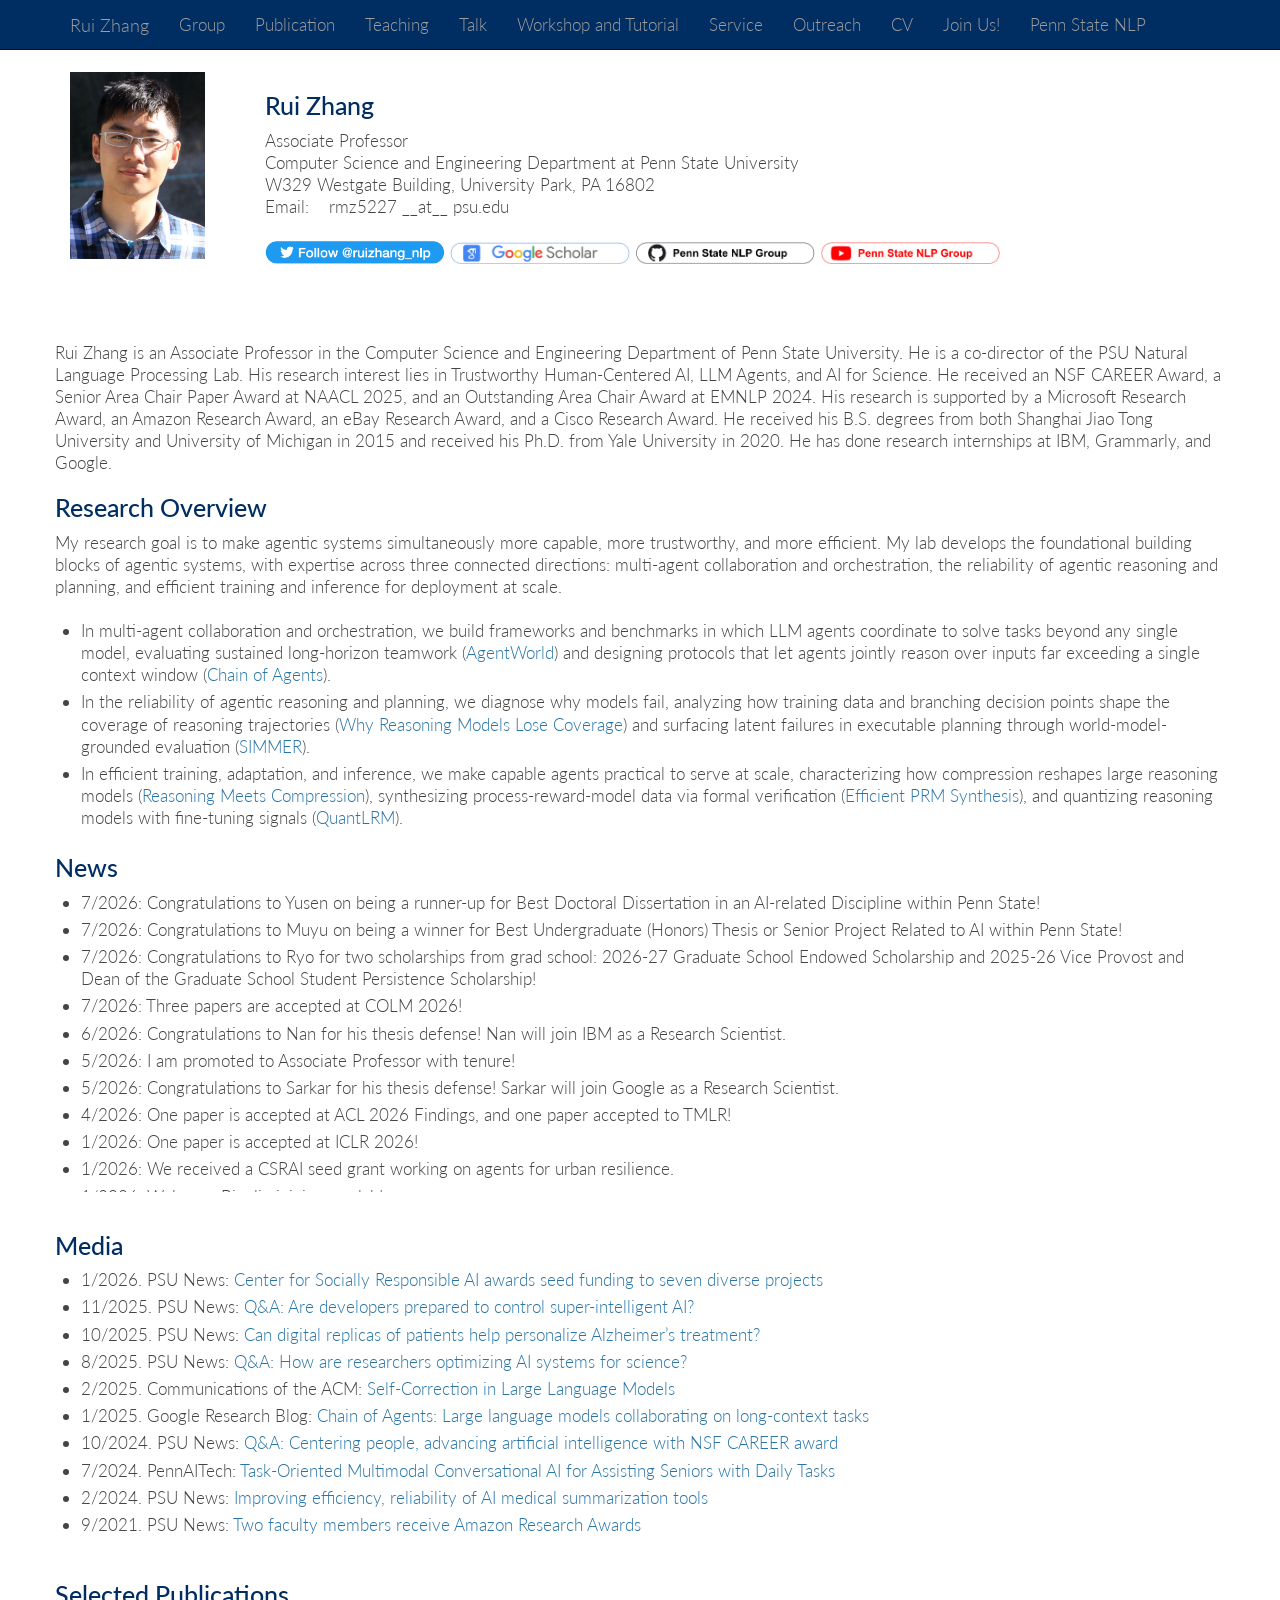
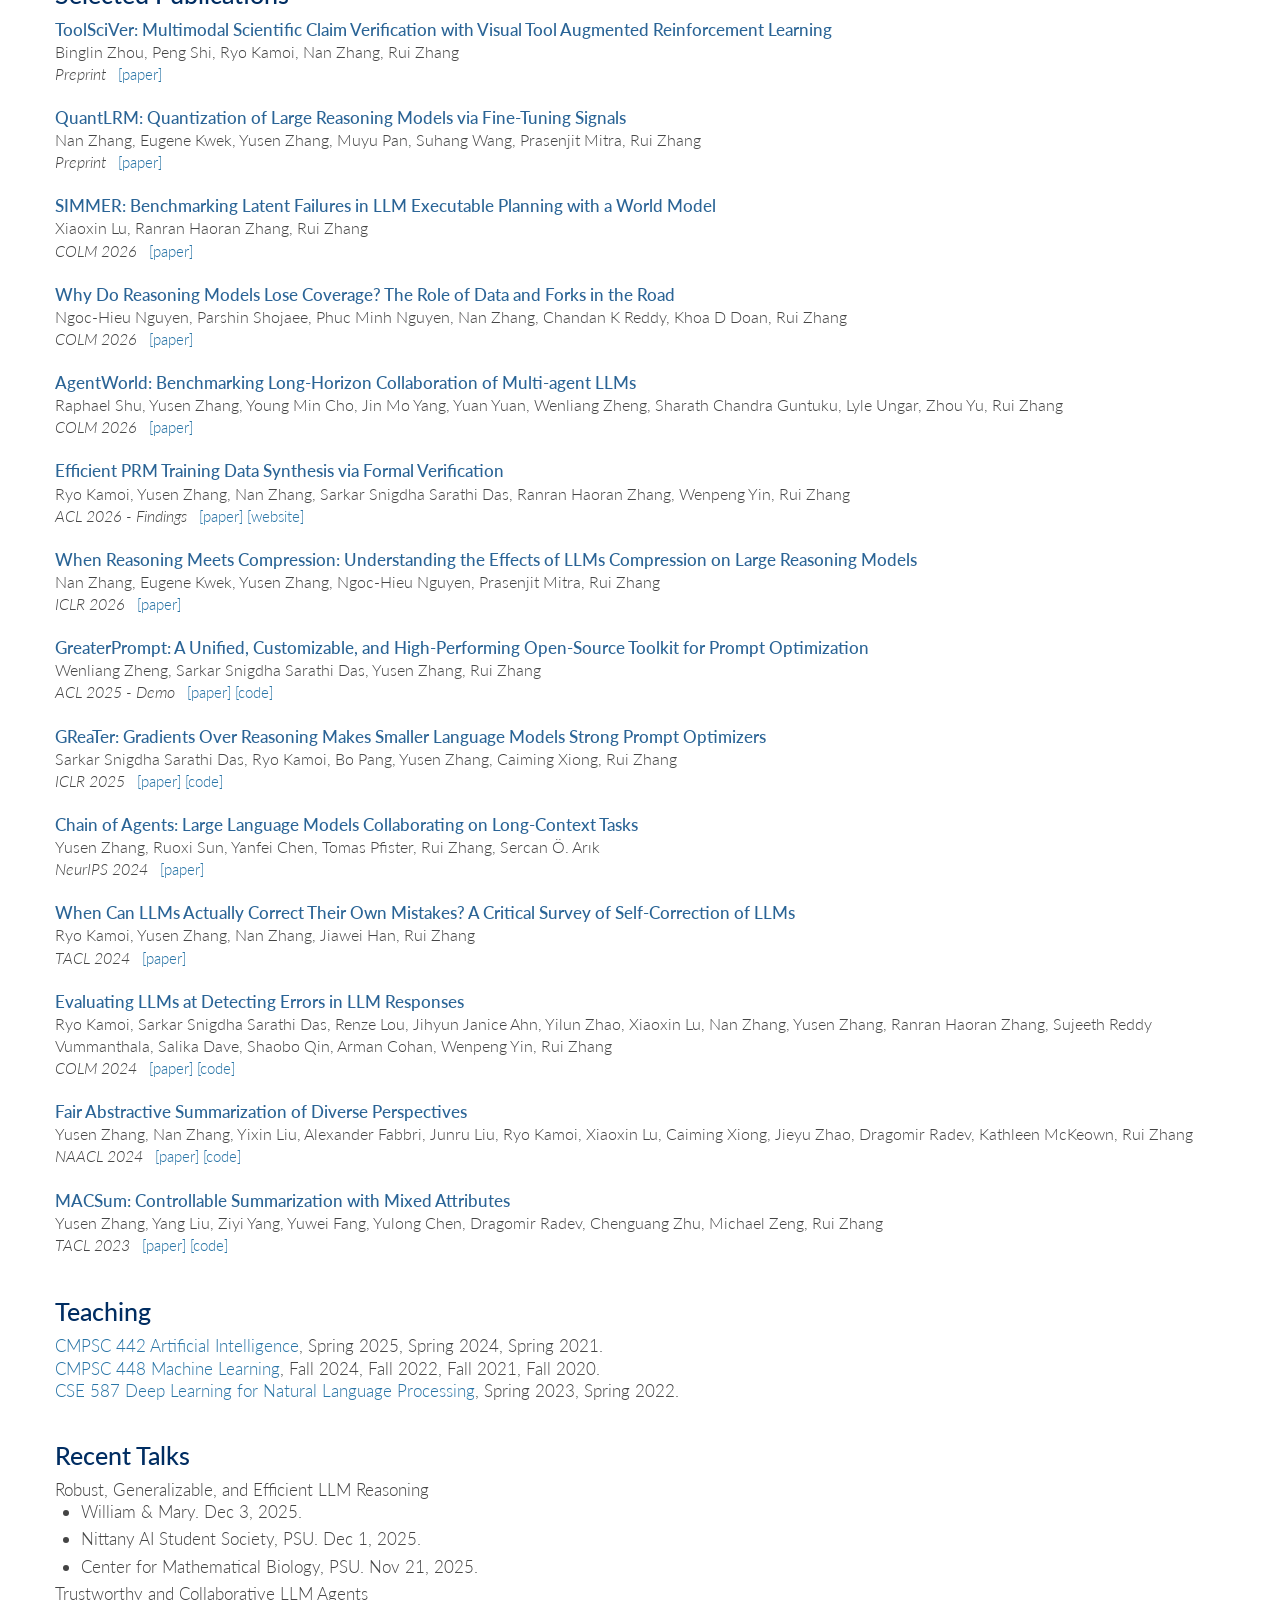
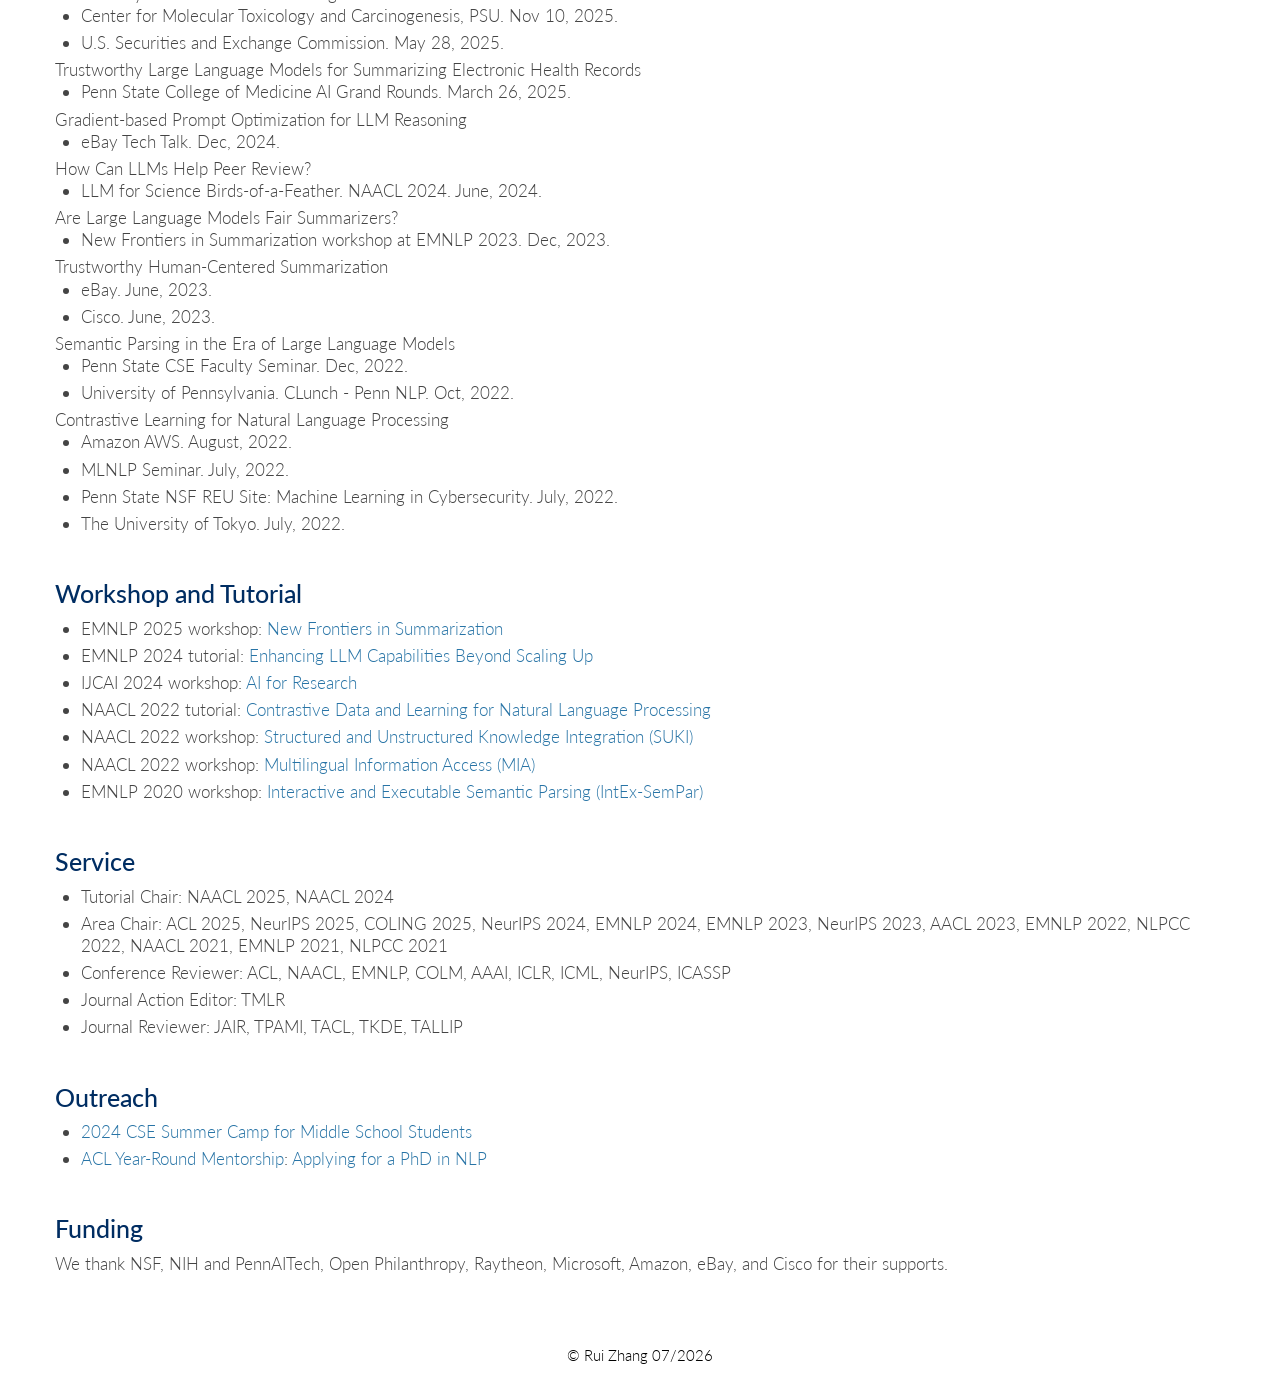
==== commit 1a8a80aa: "update" ====
--- a/index.html
+++ b/index.html
@@ -173,7 +173,8 @@
             <h2 style="color:#002D62;">News</h2>
             <div style="height: 300px; overflow-y: scroll;">
             <ul id="news">
-                <li>7/2026: Congratulations to Yusen on being a Runner-up for Best Doctoral Dissertation in an AI-related Discipline within Penn State! Congratulations to Muyu on being a winner for Best Undergraduate (Honors) Thesis or Senior Project Related to AI within Penn State!</li>
+                <li>7/2026: Congratulations to Yusen on being a runner-up for Best Doctoral Dissertation in an AI-related Discipline within Penn State!</li>
+                <li>7/2026: Congratulations to Muyu on being a winner for Best Undergraduate (Honors) Thesis or Senior Project Related to AI within Penn State!</li>
                 <li>7/2026: Congratulations to Ryo for two scholarships from grad school: 2026-27 Graduate School Endowed Scholarship and 2025-26 Vice Provost and Dean of the Graduate School Student Persistence Scholarship!</li>
                 <li>7/2026: Three papers are accepted at COLM 2026!</li>
                 <li>6/2026: Congratulations to Nan for his thesis defense! Nan will join IBM as a Research Scientist.</li>
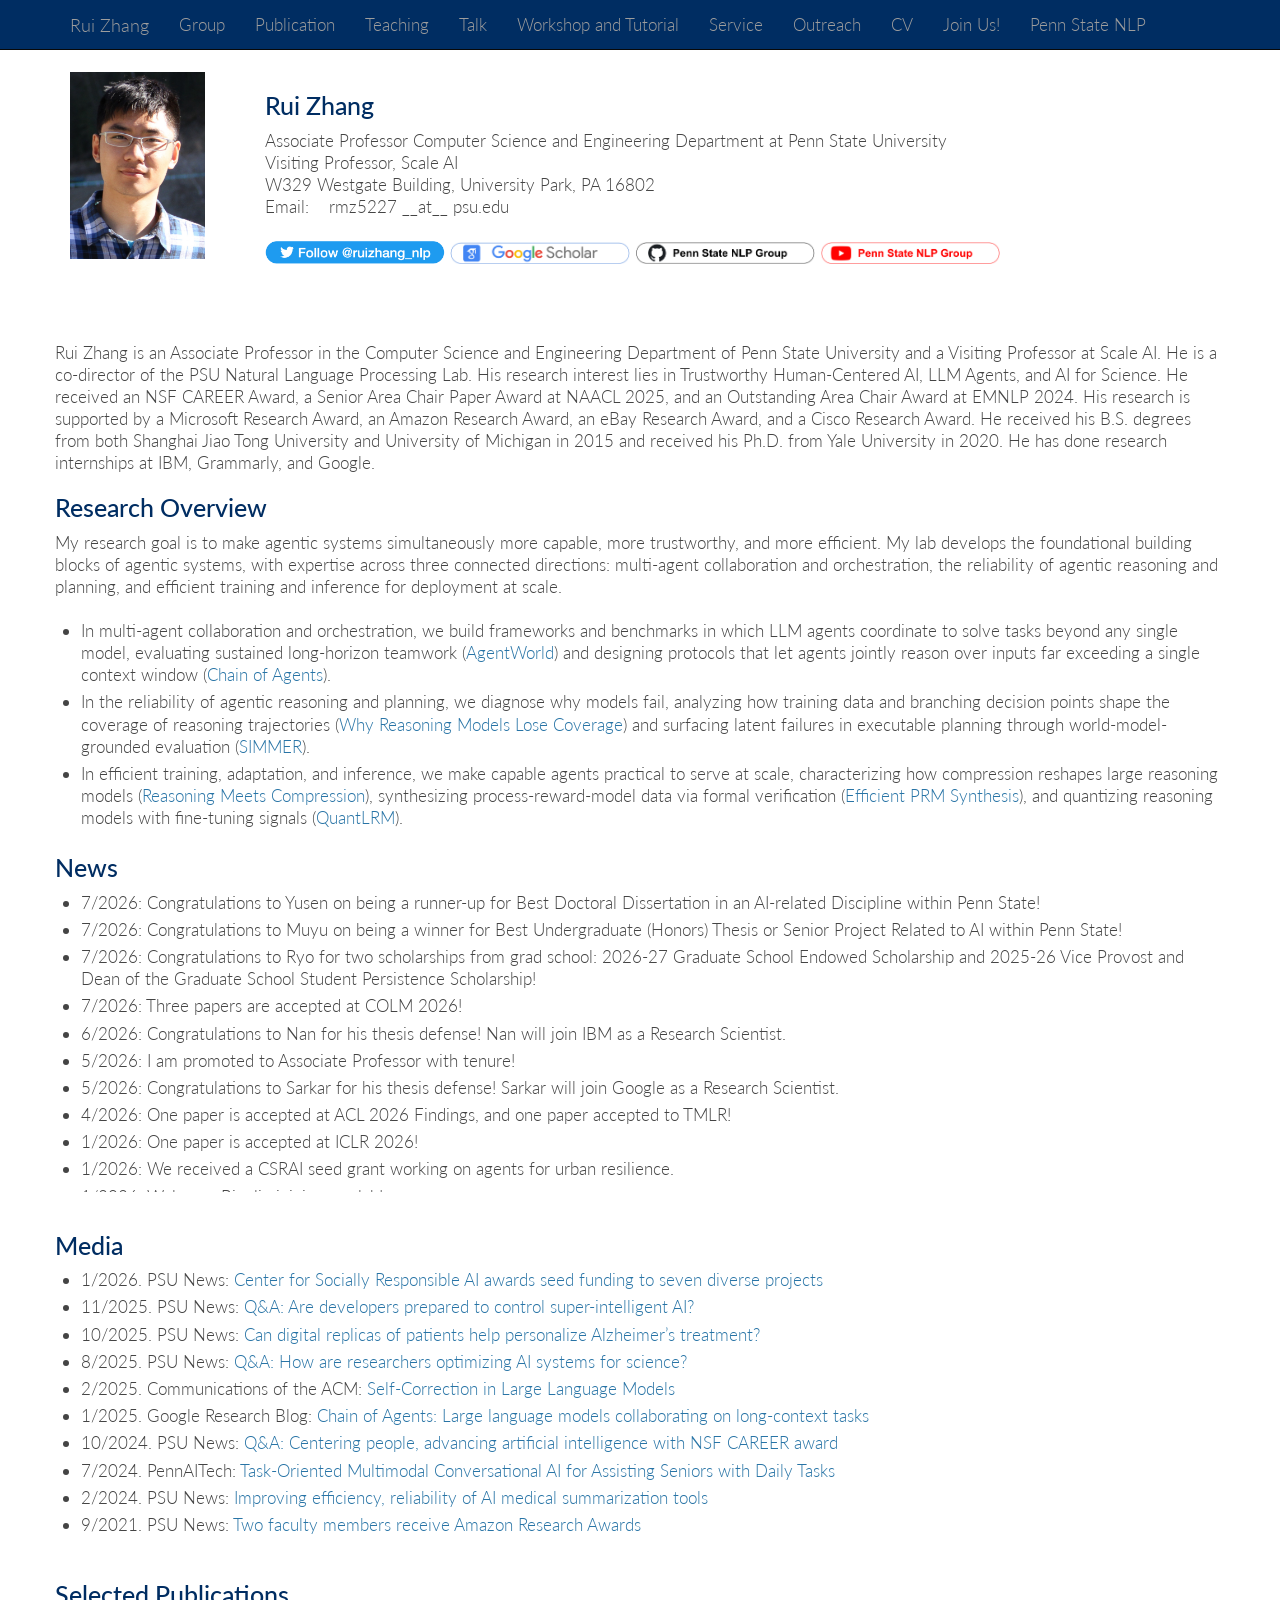
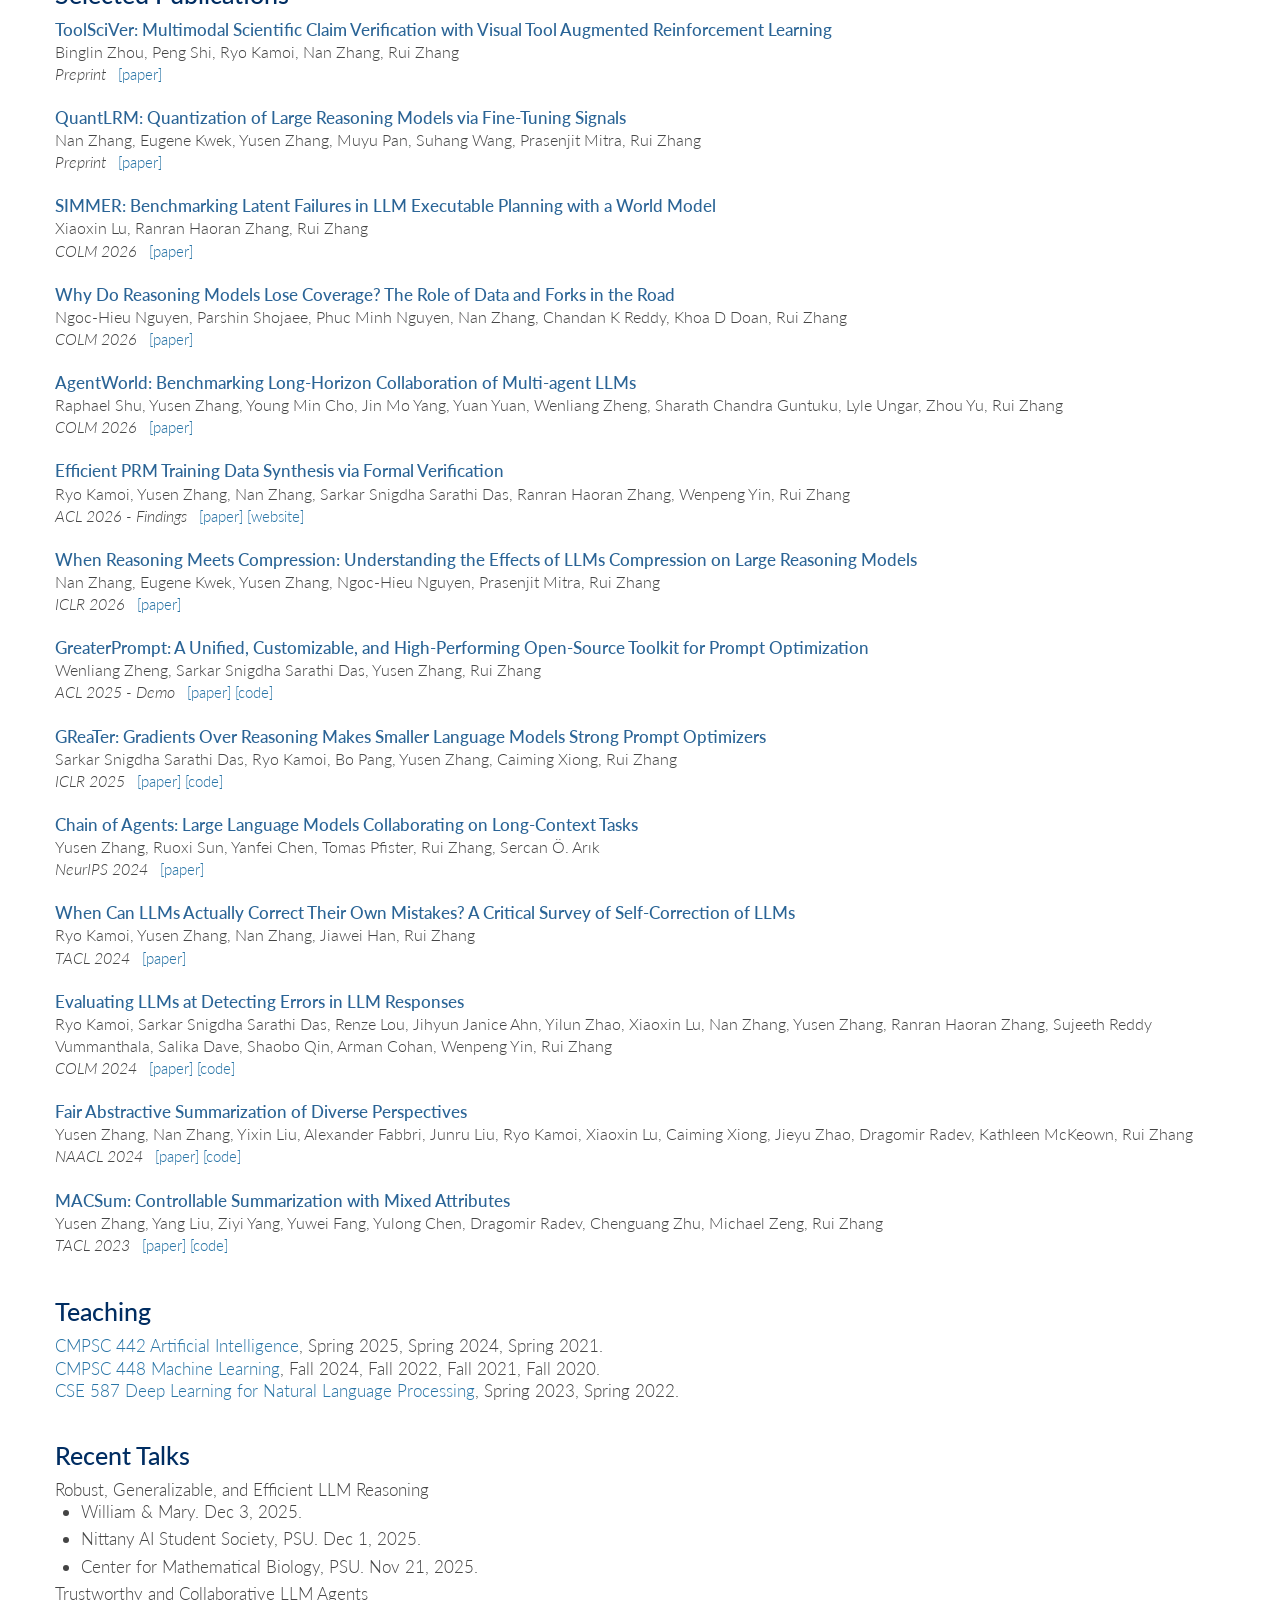
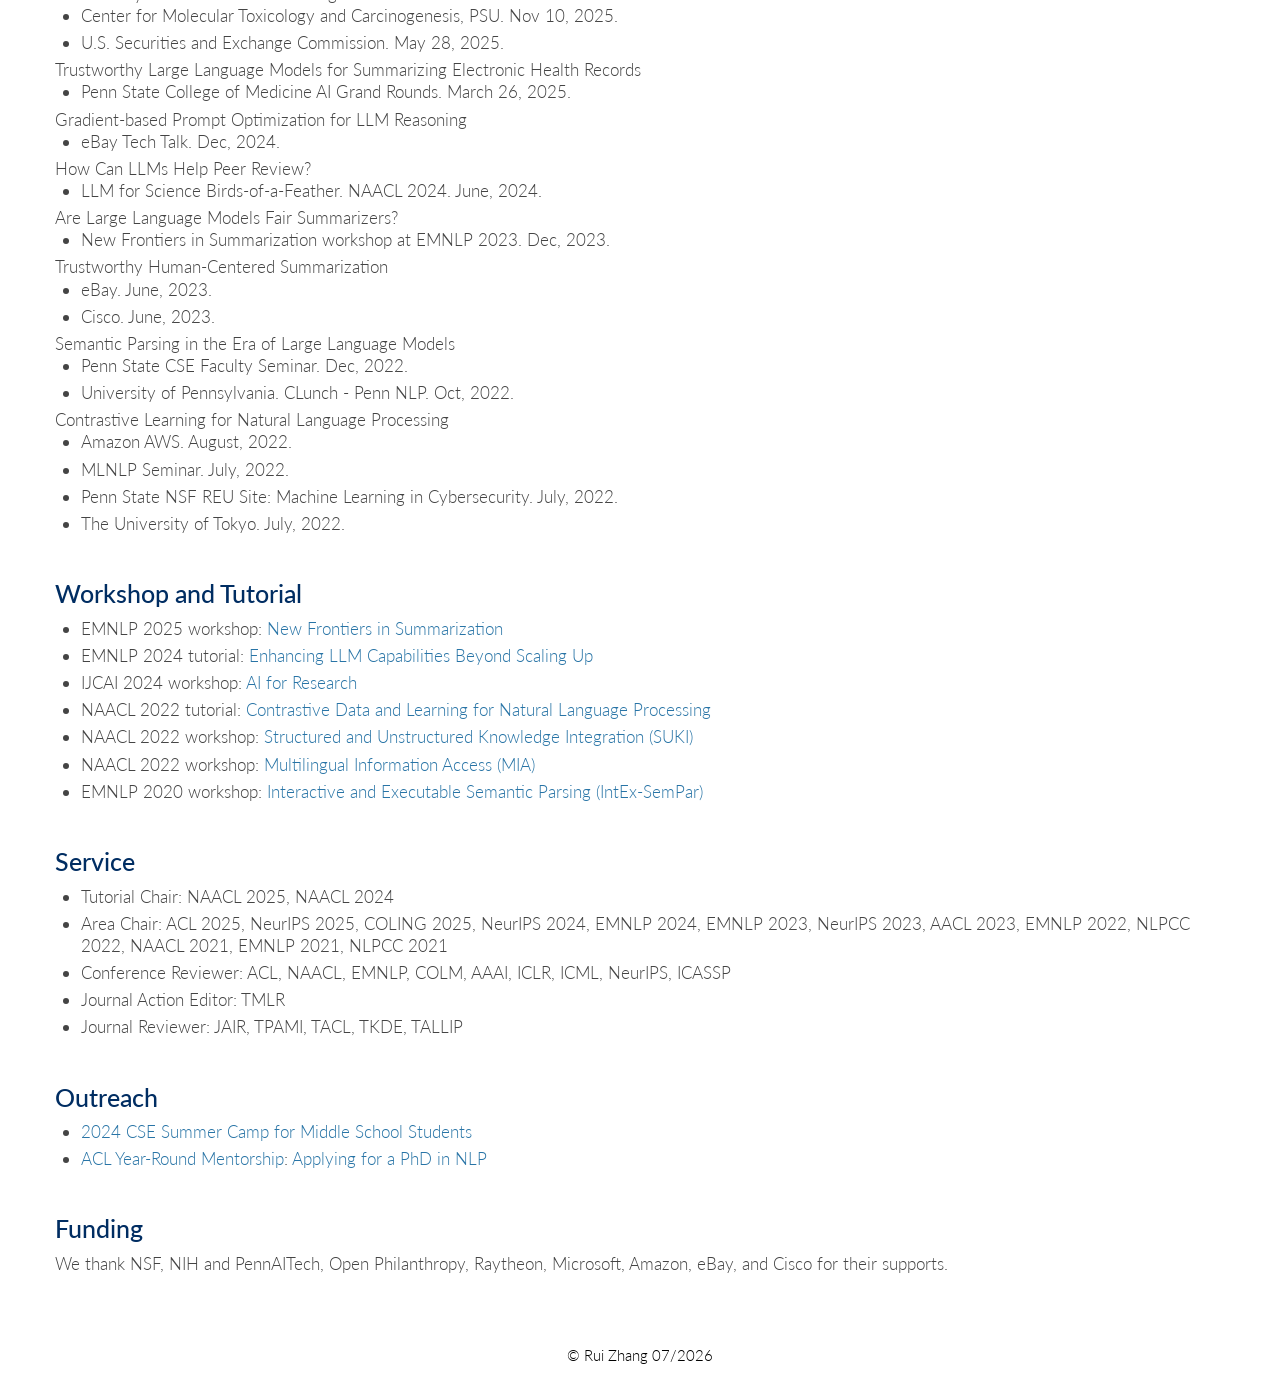
==== commit 1ecd1c50: "update" ====
--- a/index.html
+++ b/index.html
@@ -112,8 +112,8 @@
 
                     <div class="col-0 col-sm-0 col-md-9 col-lg-10 pl-3 pr-1 px-sm-4 pl-md-5 pt-1 pb-1 pb-sm-1 pt-sm-1 nameplate col-xl-6 offset-xl-0" align="left">
                         <h2 class="hidden-xs-down" style="color:#002D62;"><span itemprop="name">Rui Zhang</span></h2>
-                        <p class="my-0"> Associate Professor <br> 
-                                         Computer Science and Engineering Department at Penn State University <br>
+                        <p class="my-0"> Associate Professor Computer Science and Engineering Department at Penn State University<br> 
+                                         Visiting Professor, Scale AI <br>
                                          W329 Westgate Building, University Park, PA 16802 <br> 
                                          Email: &nbsp;&nbsp; rmz5227 __at__ psu.edu &nbsp;&nbsp; <br> <br>
                                          <!-- <a href="https://twitter.com/ruizhang_nlp?ref_src=twsrc%5Etfw" class="twitter-follow-button" data-show-count="false">Follow @ruizhang_nlp</a><script async src="https://platform.twitter.com/widgets.js" charset="utf-8"></script> -->
@@ -148,7 +148,7 @@
         
         <br>
         <div class="row mb-3">
-        Rui Zhang is an Associate Professor in the Computer Science and Engineering Department of Penn State University. He is a co-director of the PSU Natural Language Processing Lab. His research interest lies in Trustworthy Human-Centered AI, LLM Agents, and AI for Science. He received an NSF CAREER Award, a Senior Area Chair Paper Award at NAACL 2025, and an Outstanding Area Chair Award at EMNLP 2024. His research is supported by a Microsoft Research Award, an Amazon Research Award, an eBay Research Award, and a Cisco Research Award. He received his B.S. degrees from both Shanghai Jiao Tong University and University of Michigan in 2015 and received his Ph.D. from Yale University in 2020. He has done research internships at IBM, Grammarly, and Google.
+        Rui Zhang is an Associate Professor in the Computer Science and Engineering Department of Penn State University and a Visiting Professor at Scale AI. He is a co-director of the PSU Natural Language Processing Lab. His research interest lies in Trustworthy Human-Centered AI, LLM Agents, and AI for Science. He received an NSF CAREER Award, a Senior Area Chair Paper Award at NAACL 2025, and an Outstanding Area Chair Award at EMNLP 2024. His research is supported by a Microsoft Research Award, an Amazon Research Award, an eBay Research Award, and a Cisco Research Award. He received his B.S. degrees from both Shanghai Jiao Tong University and University of Michigan in 2015 and received his Ph.D. from Yale University in 2020. He has done research internships at IBM, Grammarly, and Google.
         <!-- Dr. Rui Zhang is an Assistant Professor in the <a href="https://www.eecs.psu.edu/">Computer Science and Engineering Department of Penn State University</a> and a co-director of the <a href="https://www.nlplab.psu.edu/">PSU NLP Lab</a>. His research interest lies in Natural Language Processing, Machine Learning, and Artificial Intelligence. He served as Area Chair at EMNLP 2022, NLPCC 2022, NAACL 2021, EMNLP 2021, NLPCC 2021. He received the 2020 Amazon Research Award. He holds B.S. degrees from both Shanghai Jiao Tong University and the University of Michigan in 2015 and received his Ph.D. from the Computer Science Department at Yale University in 2020. During his Ph.D., he has done research internships at IBM Thomas J. Watson Research Center, Grammarly Research, and Google AI. -->
         </div>
 
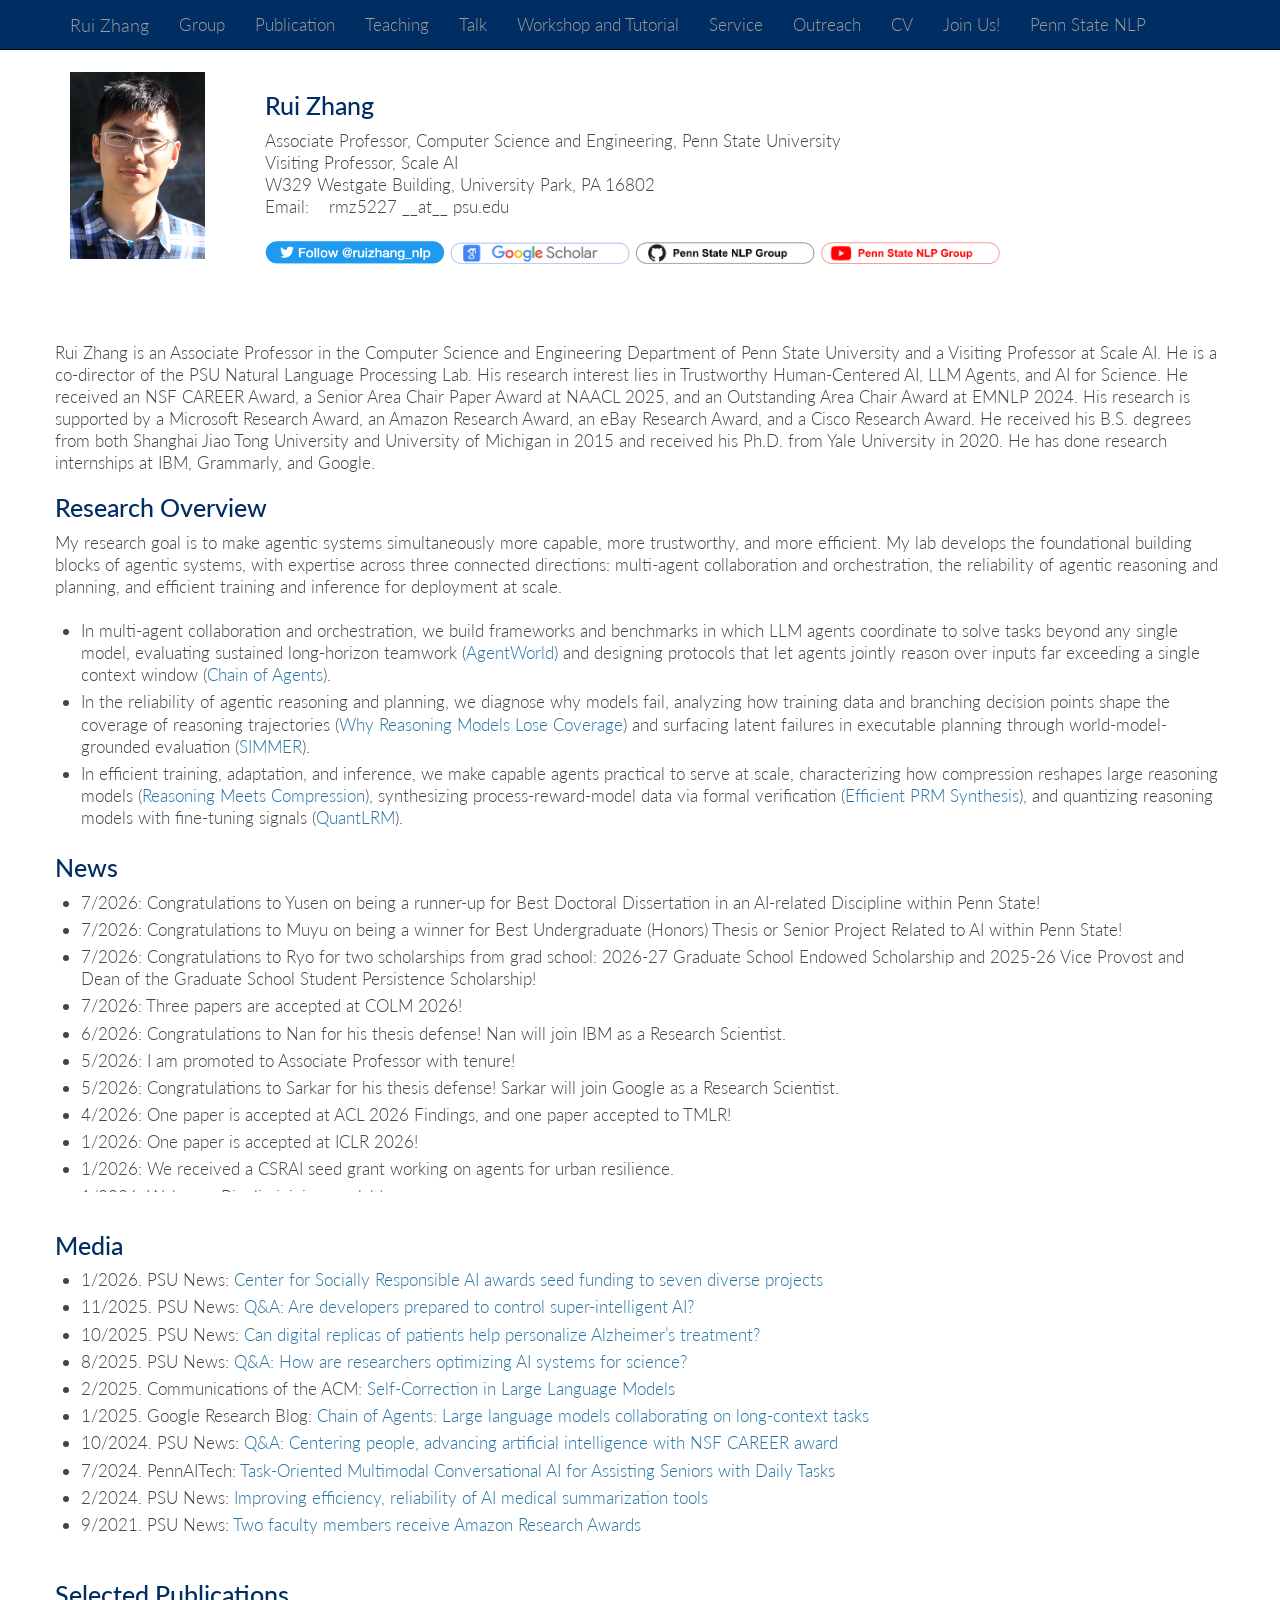
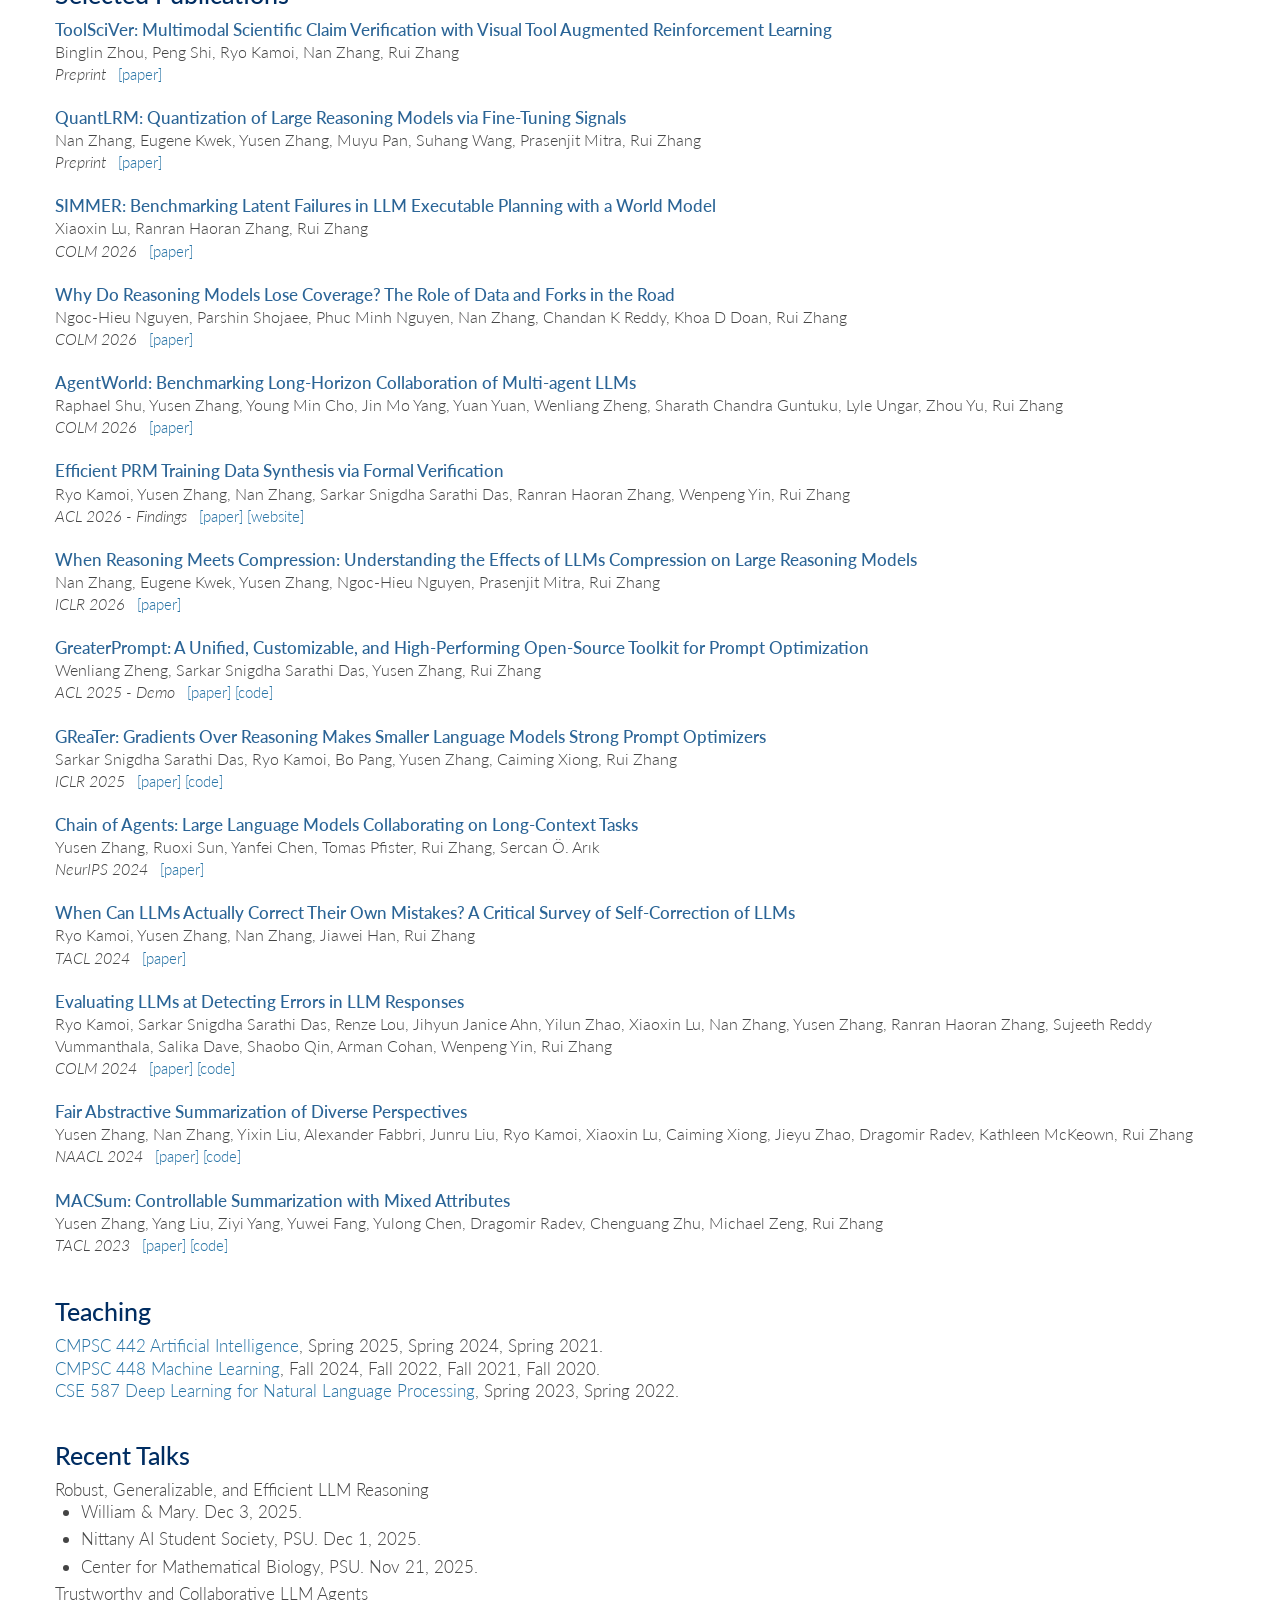
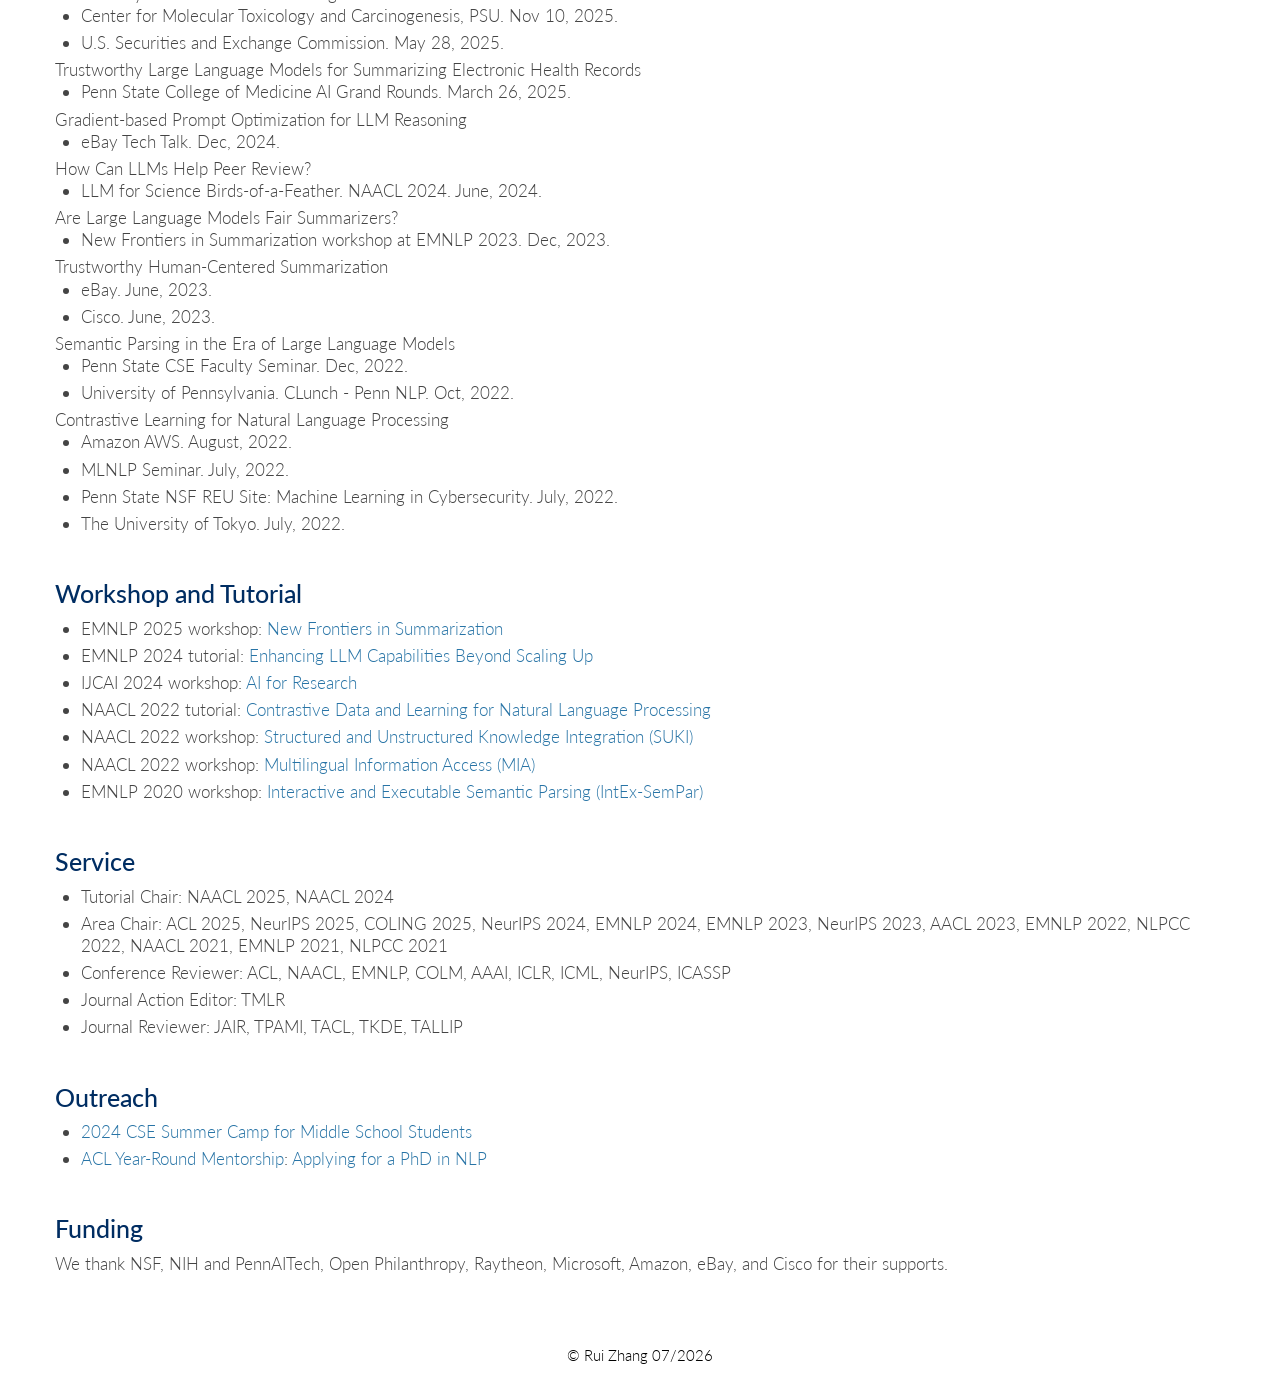
==== commit 7e0ebb0a: "update" ====
--- a/index.html
+++ b/index.html
@@ -112,7 +112,7 @@
 
                     <div class="col-0 col-sm-0 col-md-9 col-lg-10 pl-3 pr-1 px-sm-4 pl-md-5 pt-1 pb-1 pb-sm-1 pt-sm-1 nameplate col-xl-6 offset-xl-0" align="left">
                         <h2 class="hidden-xs-down" style="color:#002D62;"><span itemprop="name">Rui Zhang</span></h2>
-                        <p class="my-0"> Associate Professor Computer Science and Engineering Department at Penn State University<br> 
+                        <p class="my-0"> Associate Professor, Computer Science and Engineering, Penn State University<br> 
                                          Visiting Professor, Scale AI <br>
                                          W329 Westgate Building, University Park, PA 16802 <br> 
                                          Email: &nbsp;&nbsp; rmz5227 __at__ psu.edu &nbsp;&nbsp; <br> <br>
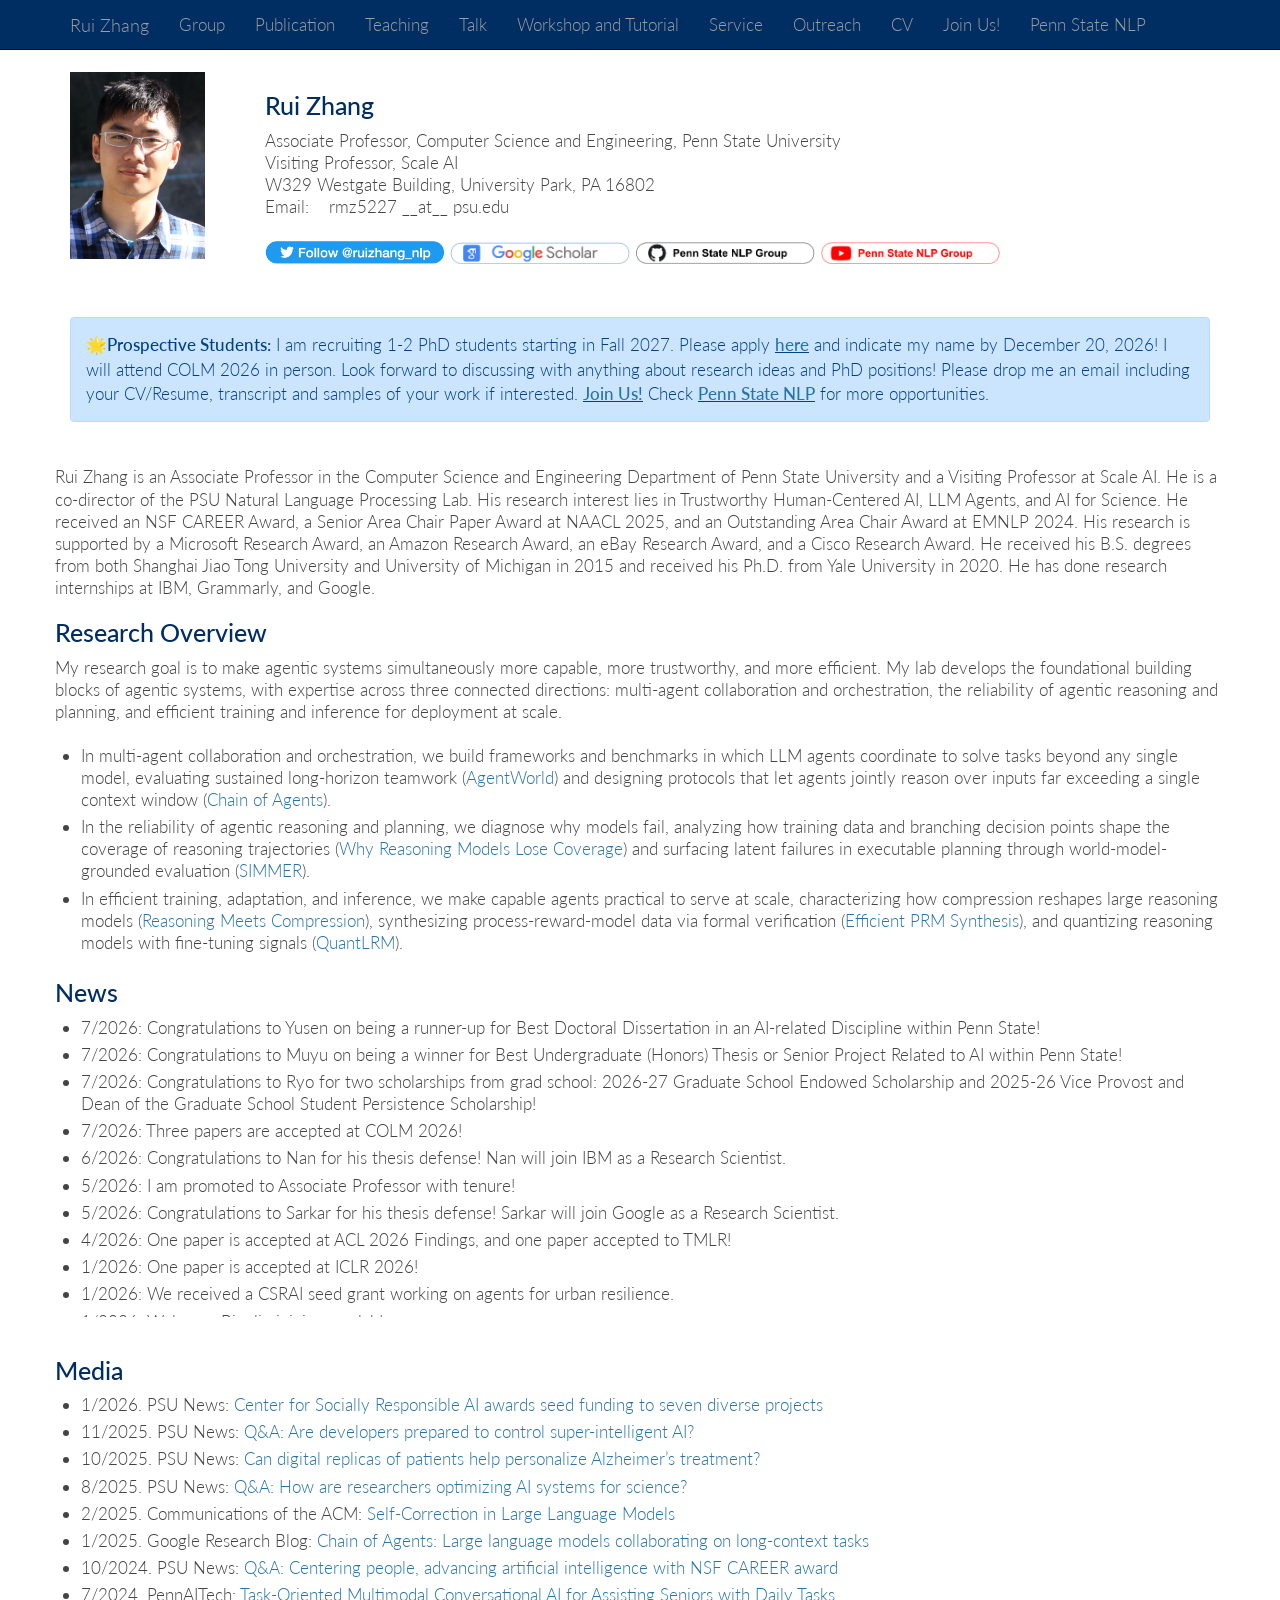
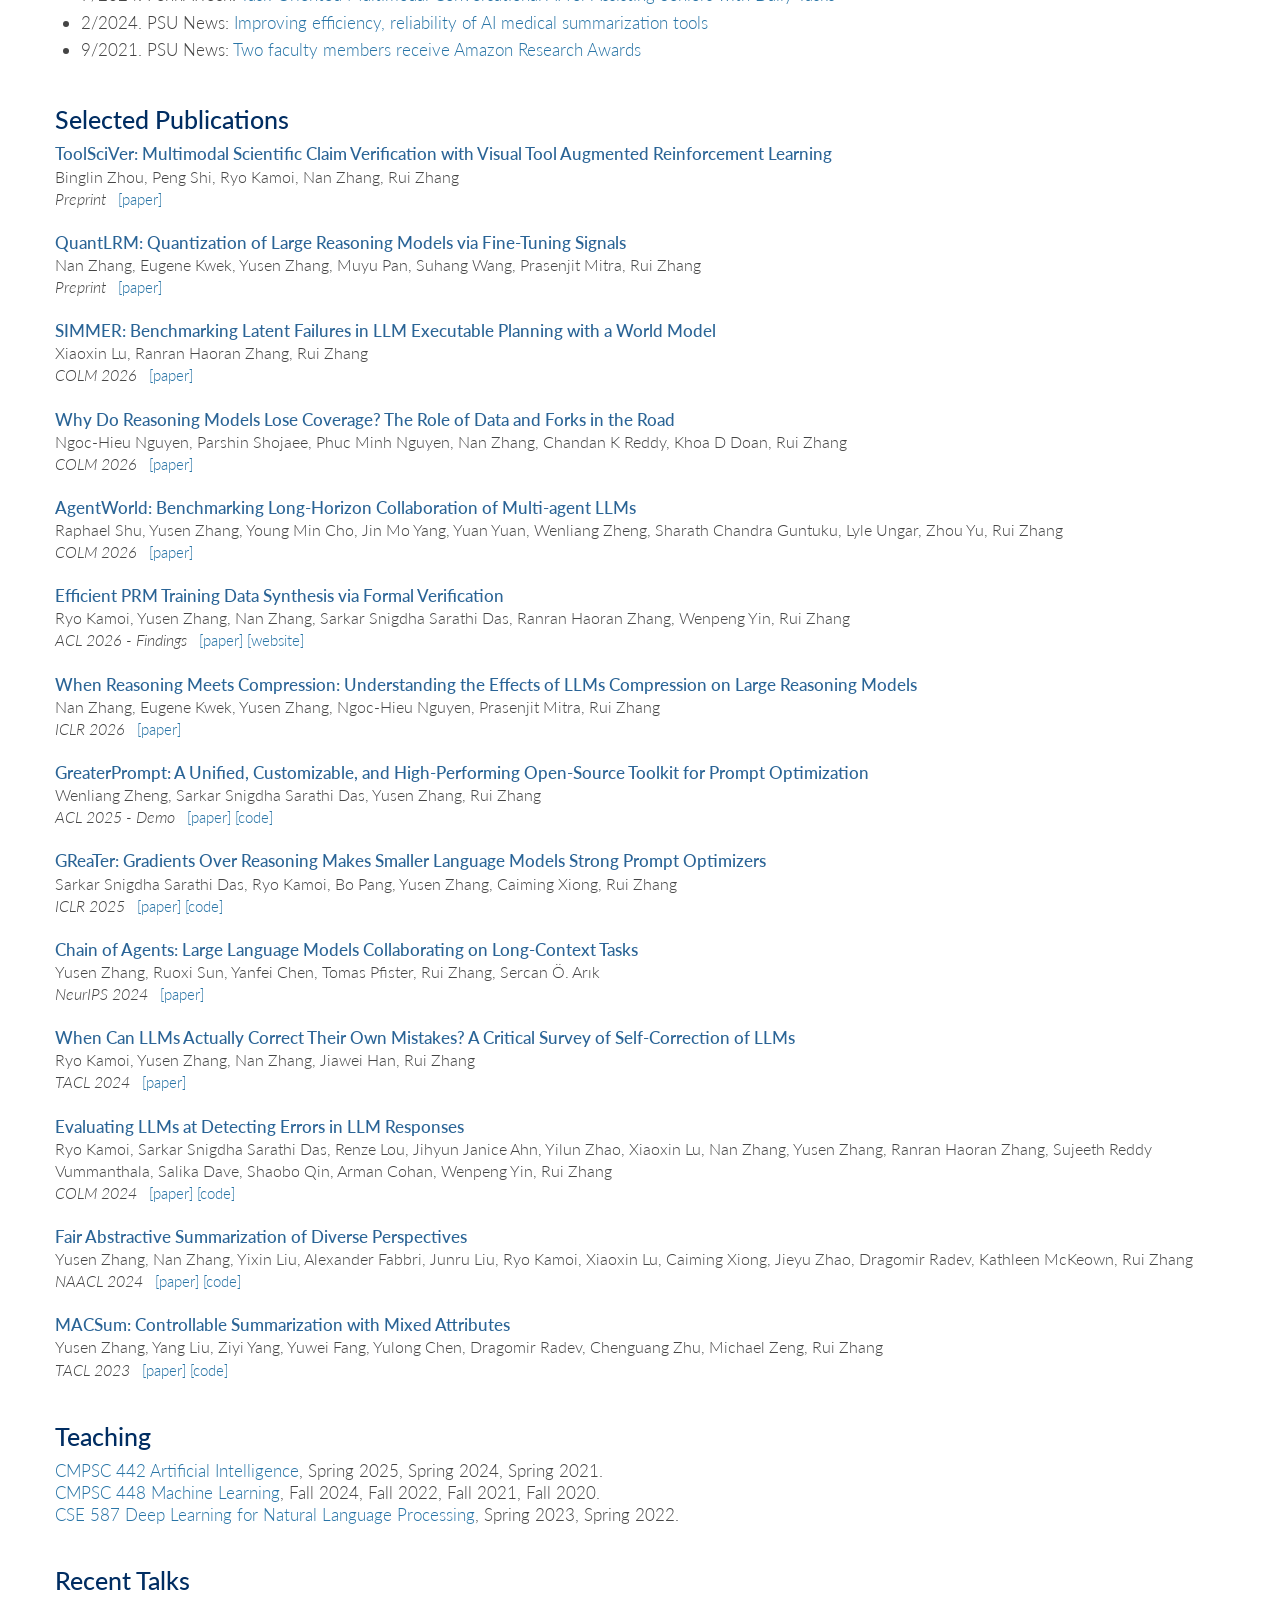
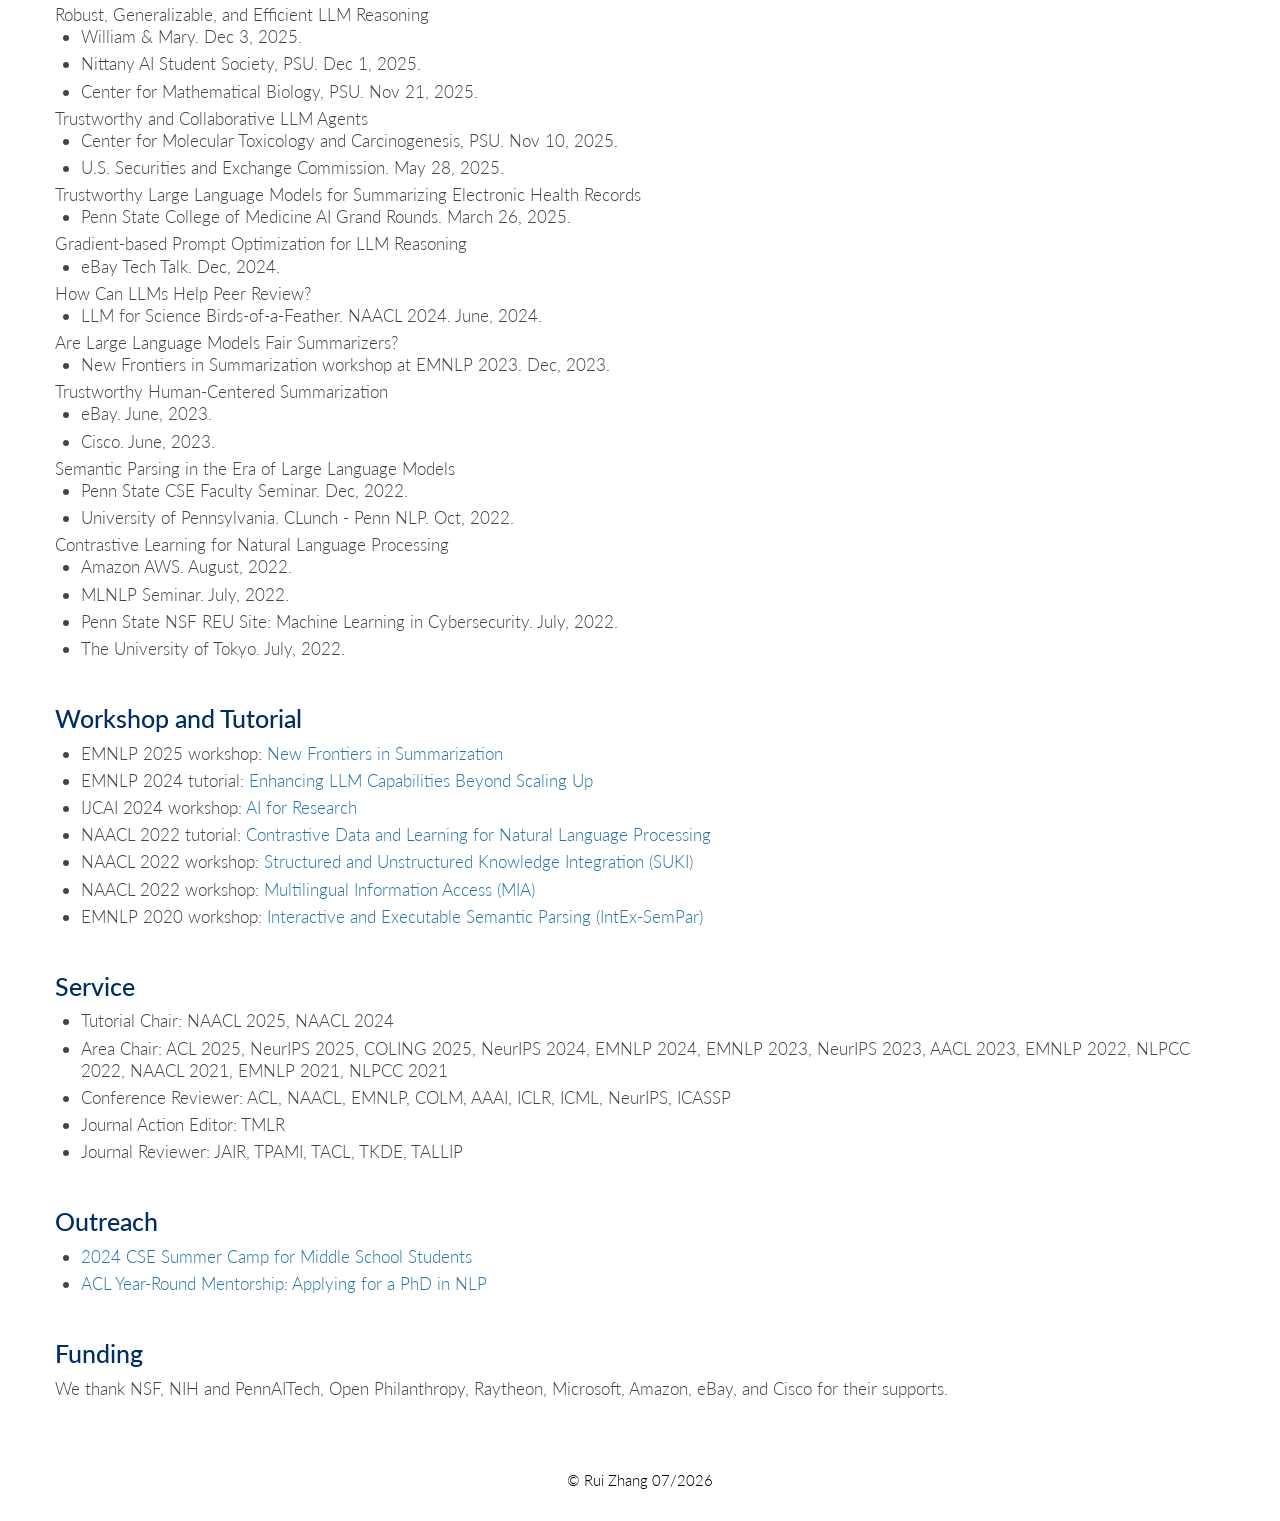
==== commit b2de5e6a: "update" ====
--- a/index.html
+++ b/index.html
@@ -139,12 +139,12 @@
     </div>
 
     <div class="container">
-        <!-- <div class="alert alert-primary" role="alert">
-            <b class="alert-heading">🌟Prospective Students:</b> I am recruiting 1-2 PhD students starting in Fall 2025. Please apply <b><u><a href="https://www.eecs.psu.edu/students/graduate/EECS-How-to-apply-CSE.aspx">here</a></u></b> by December 20 if you are interested! 
-            I will attend EMNLP 2024 in person. Look forward to discussing with anything about research ideas and PhD positions!
+        <div class="alert alert-primary" role="alert">
+            <b class="alert-heading">🌟Prospective Students:</b> I am recruiting 1-2 PhD students starting in Fall 2027. Please apply <b><u><a href="https://www.eecs.psu.edu/students/graduate/EECS-How-to-apply-CSE.aspx">here</a></u></b> and indicate my name by December 20, 2026! 
+            I will attend COLM 2026 in person. Look forward to discussing with anything about research ideas and PhD positions!
             Please drop me an email including your CV/Resume, transcript and samples of your work if interested. 
             <b><u><a href="hiring.html">Join Us!</a></u></b> Check <b><u><a href="https://nlp.psu.edu/">Penn State NLP</a></u></b> for more opportunities.
-        </div> -->
+        </div>
         
         <br>
         <div class="row mb-3">
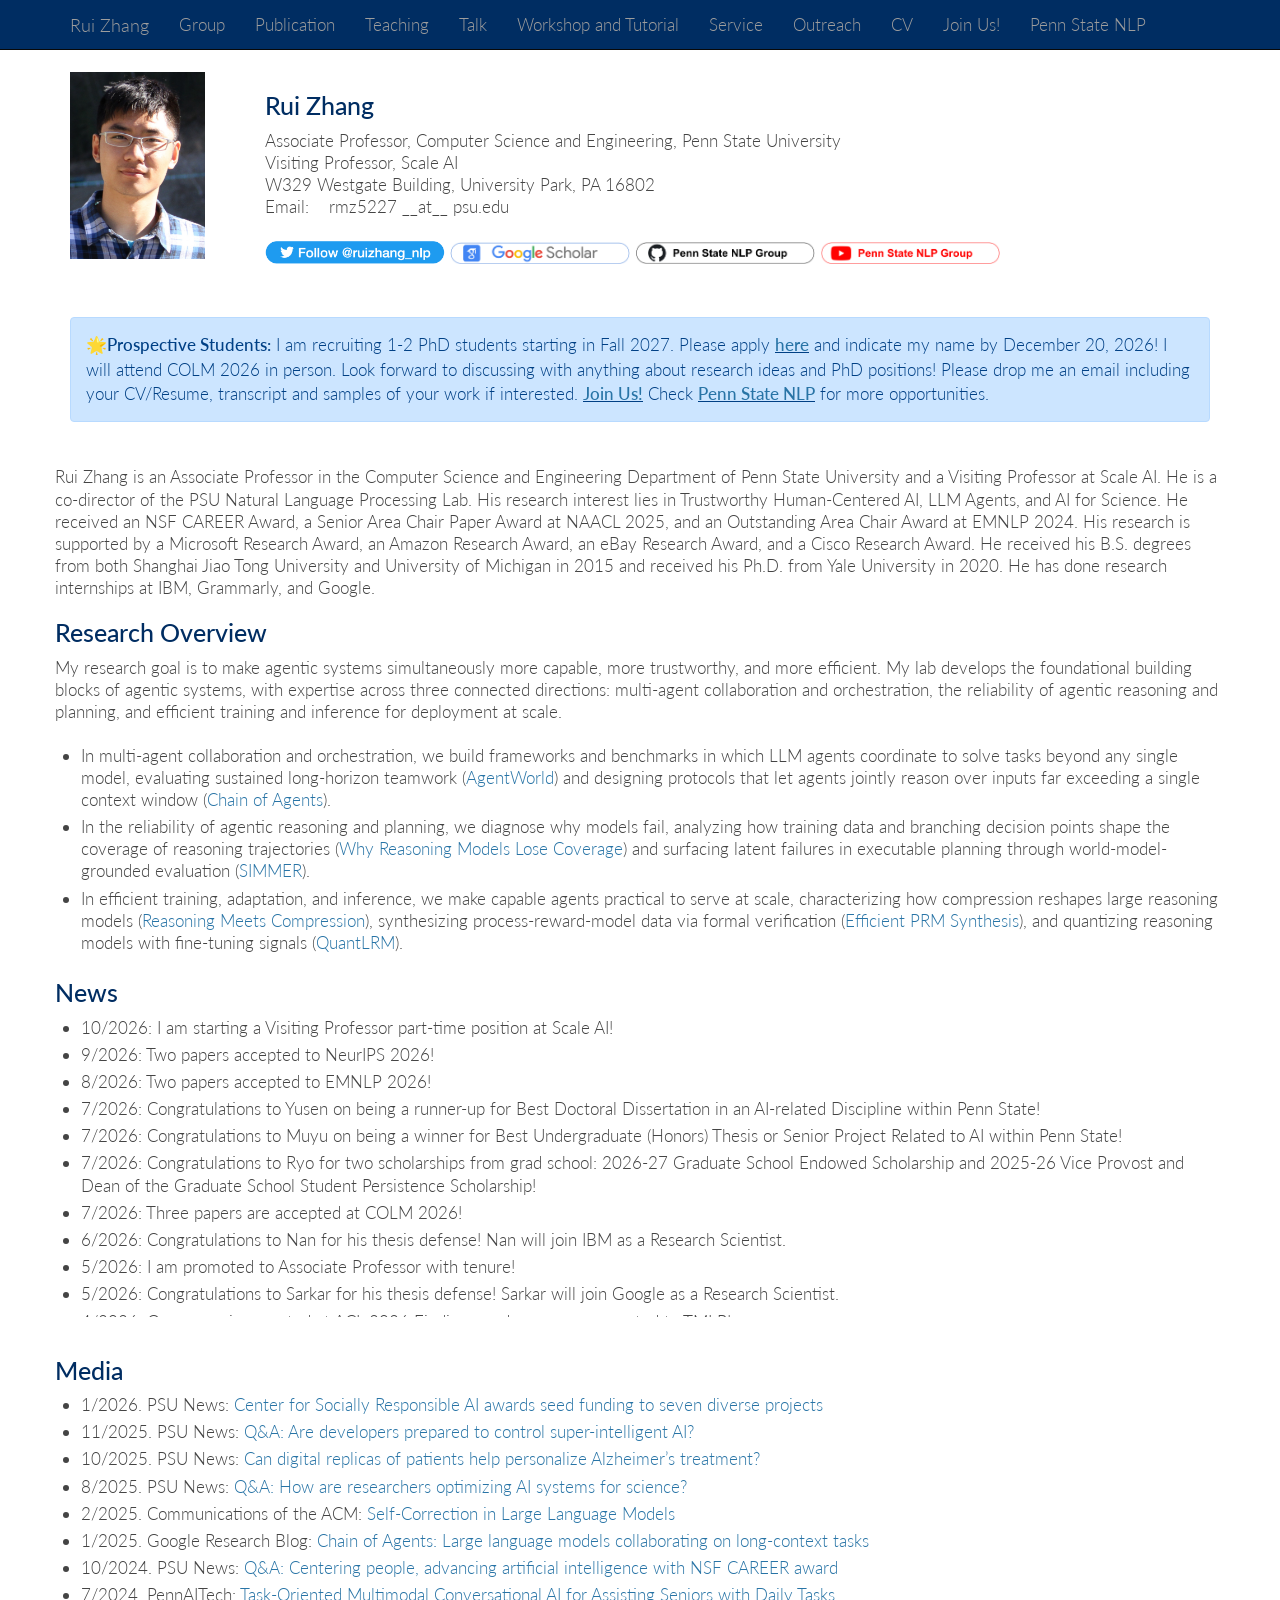
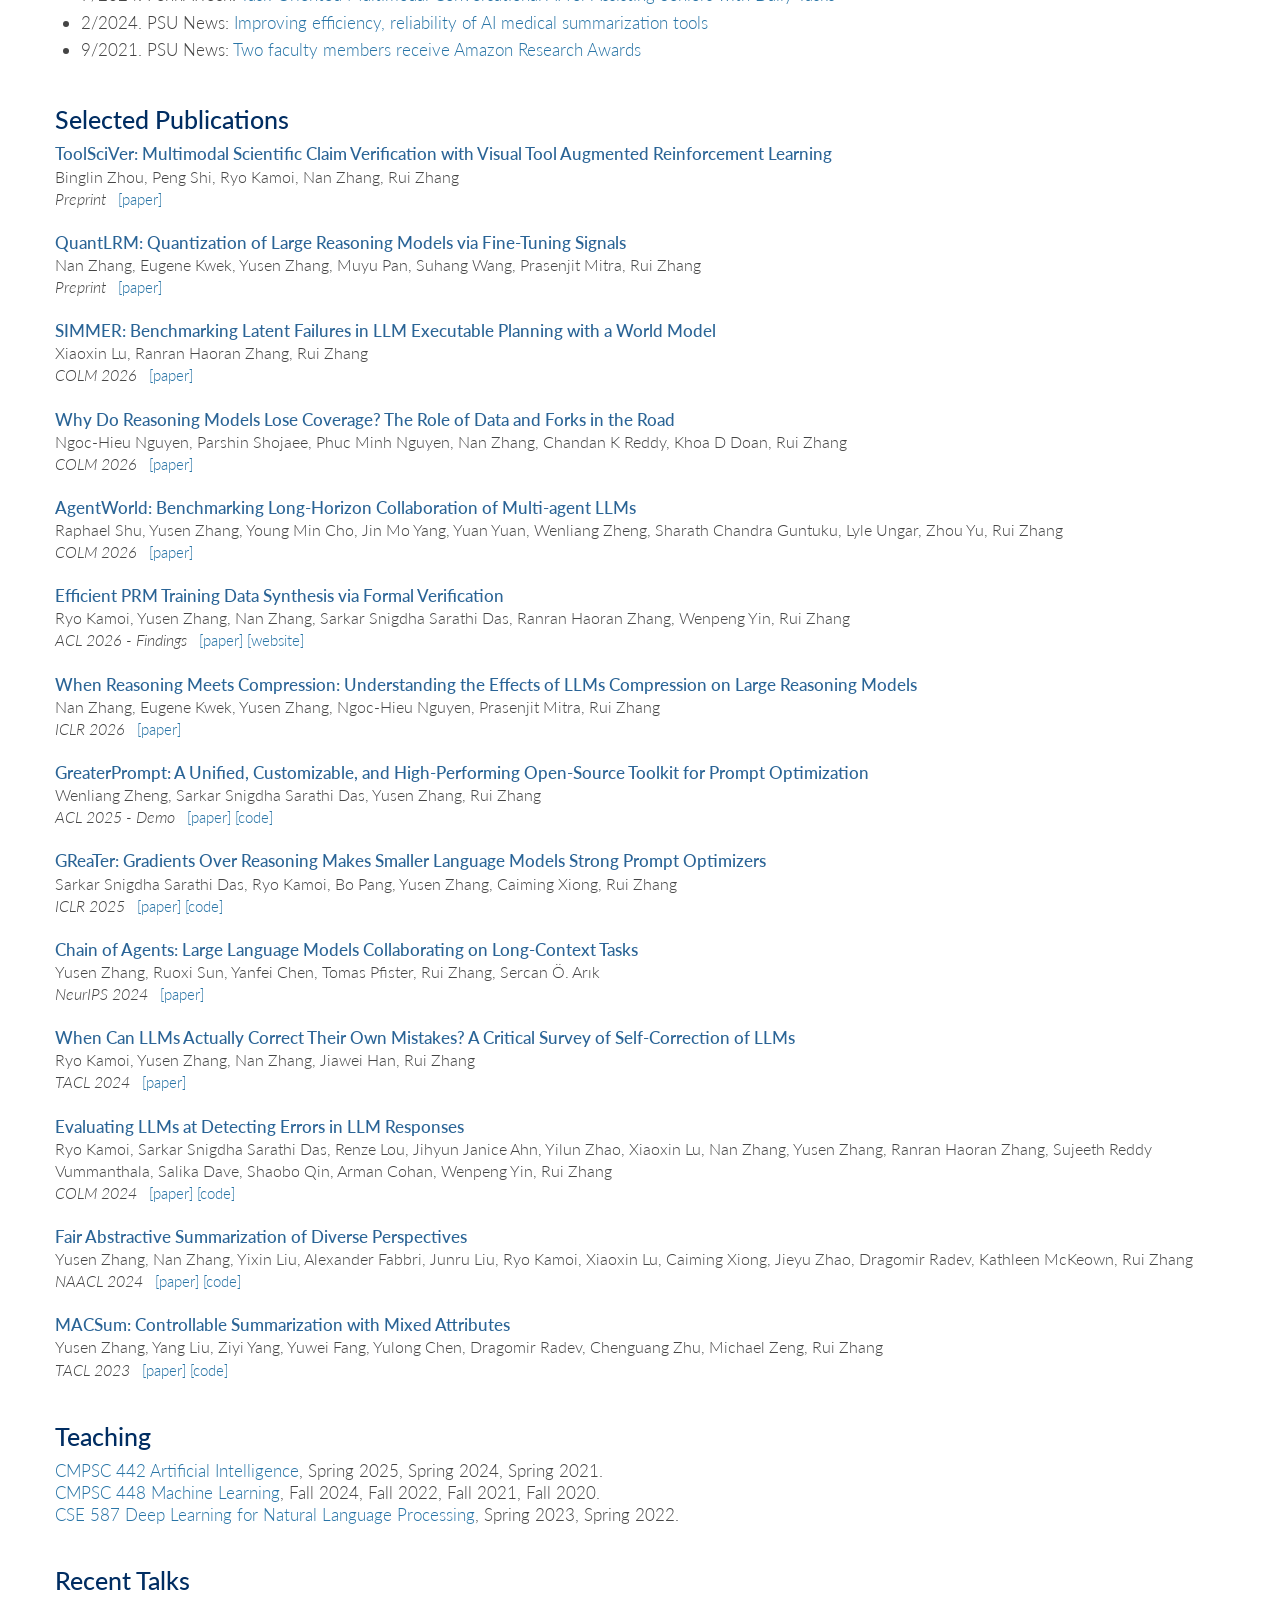
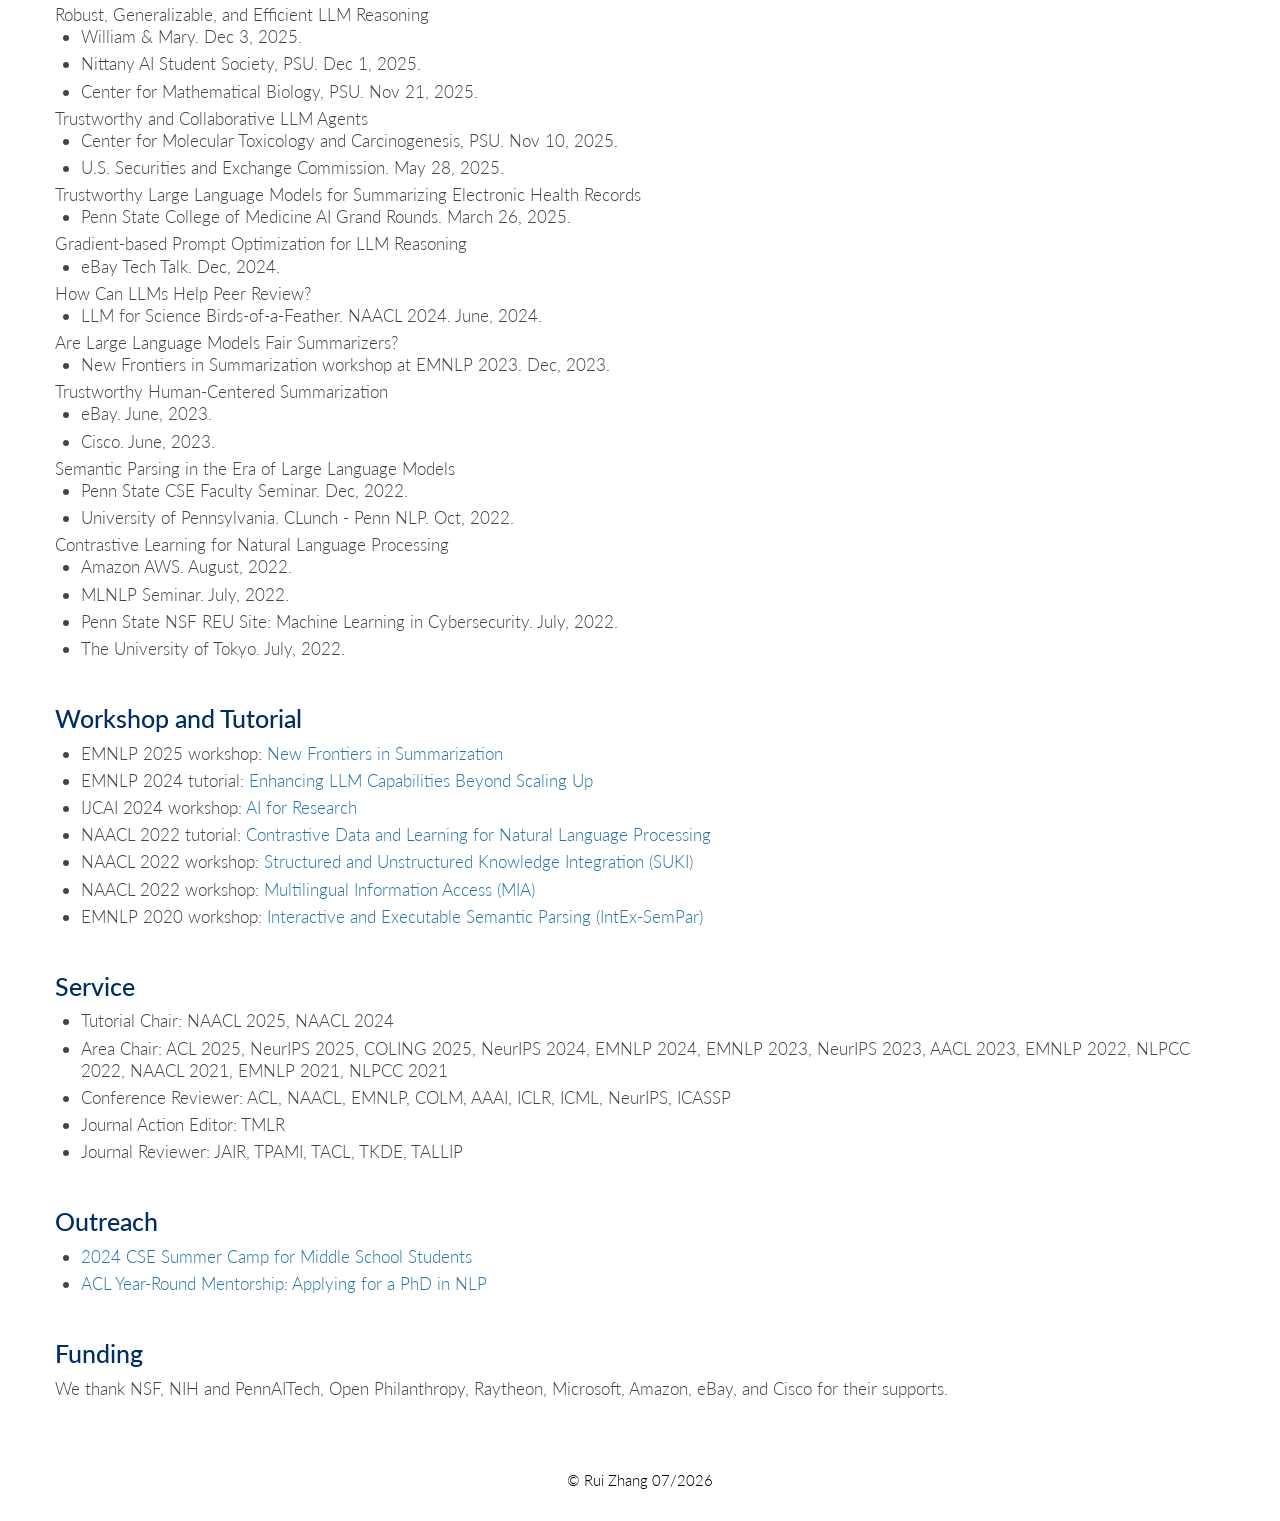
==== commit 8a88f66f: "update" ====
--- a/index.html
+++ b/index.html
@@ -173,6 +173,9 @@
             <h2 style="color:#002D62;">News</h2>
             <div style="height: 300px; overflow-y: scroll;">
             <ul id="news">
+                <li>10/2026: I am starting a Visiting Professor part-time position at Scale AI!</li>
+                <li>9/2026: Two papers accepted to NeurIPS 2026!</li>
+                <li>8/2026: Two papers accepted to EMNLP 2026!</li>
                 <li>7/2026: Congratulations to Yusen on being a runner-up for Best Doctoral Dissertation in an AI-related Discipline within Penn State!</li>
                 <li>7/2026: Congratulations to Muyu on being a winner for Best Undergraduate (Honors) Thesis or Senior Project Related to AI within Penn State!</li>
                 <li>7/2026: Congratulations to Ryo for two scholarships from grad school: 2026-27 Graduate School Endowed Scholarship and 2025-26 Vice Provost and Dean of the Graduate School Student Persistence Scholarship!</li>
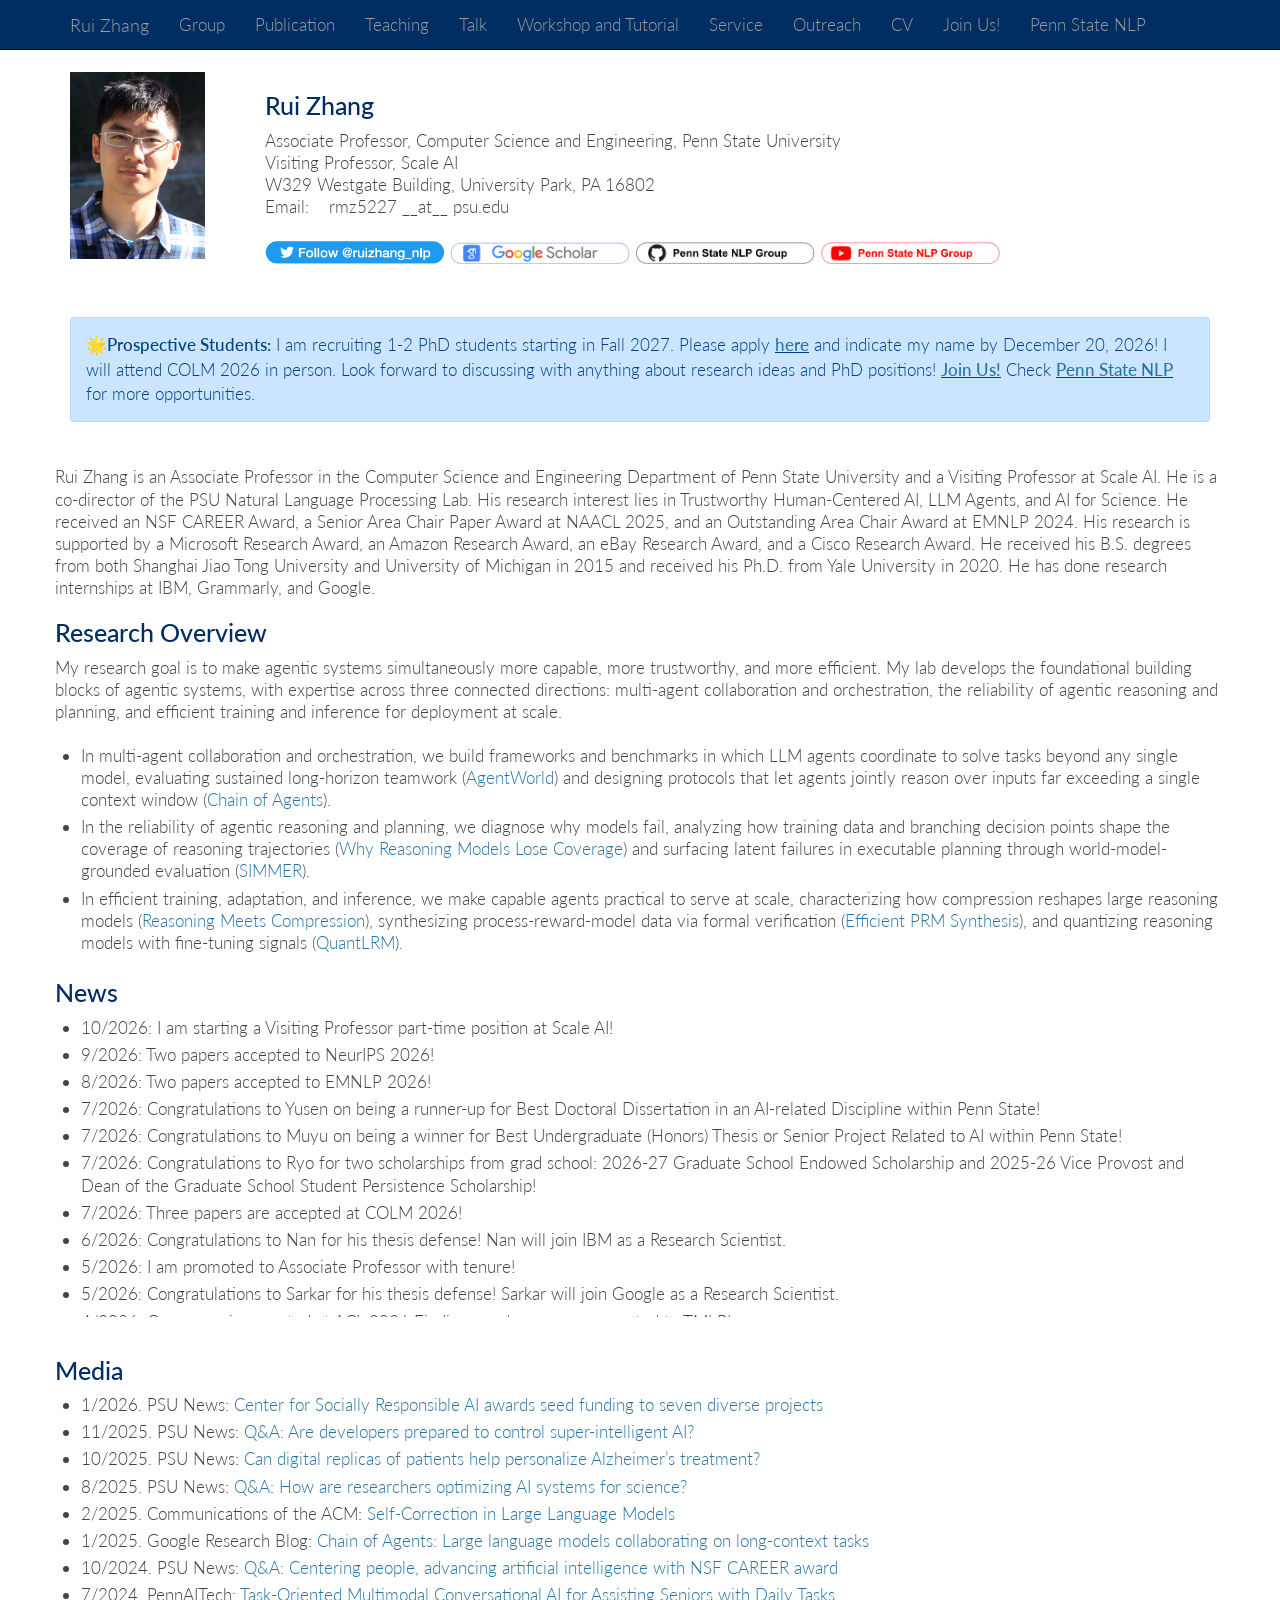
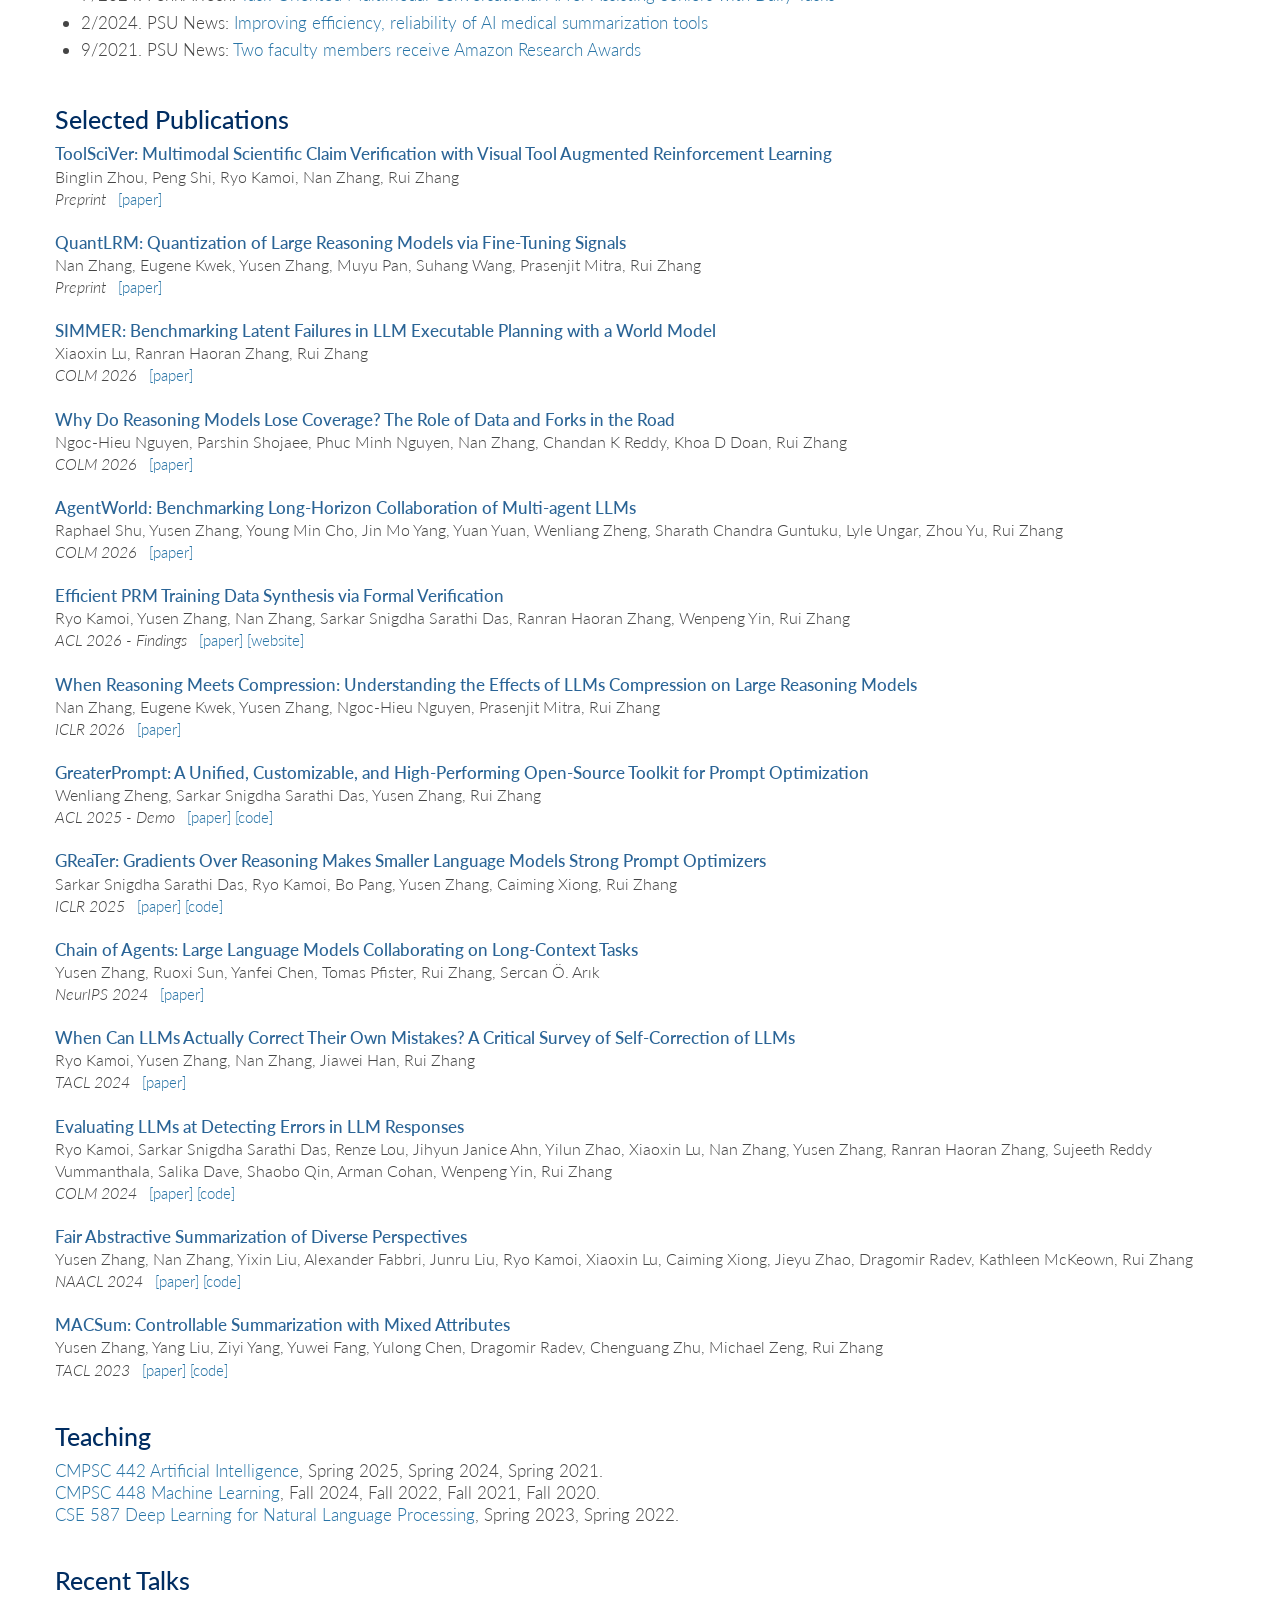
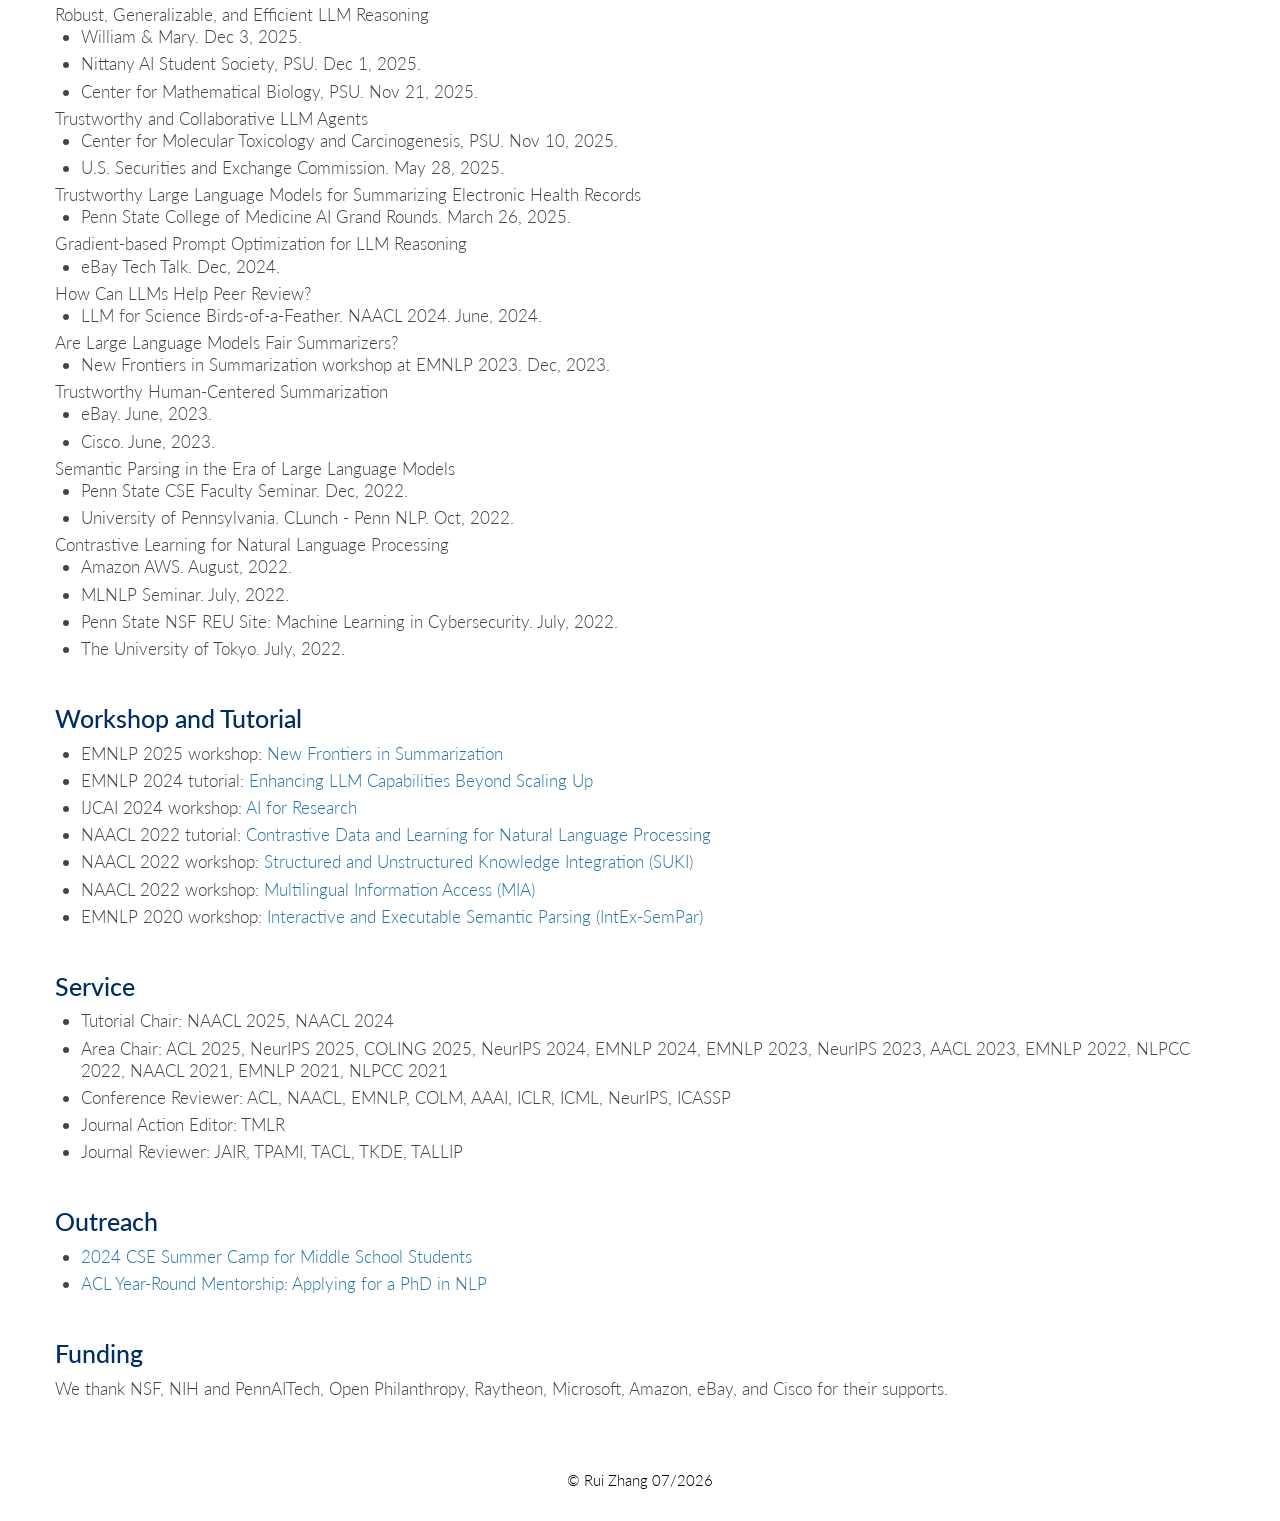
==== commit 88ec19f1: "update" ====
--- a/index.html
+++ b/index.html
@@ -141,8 +141,7 @@
     <div class="container">
         <div class="alert alert-primary" role="alert">
             <b class="alert-heading">🌟Prospective Students:</b> I am recruiting 1-2 PhD students starting in Fall 2027. Please apply <b><u><a href="https://www.eecs.psu.edu/students/graduate/EECS-How-to-apply-CSE.aspx">here</a></u></b> and indicate my name by December 20, 2026! 
-            I will attend COLM 2026 in person. Look forward to discussing with anything about research ideas and PhD positions!
-            Please drop me an email including your CV/Resume, transcript and samples of your work if interested. 
+            I will attend COLM 2026 in person. Look forward to discussing with anything about research ideas and PhD positions! 
             <b><u><a href="hiring.html">Join Us!</a></u></b> Check <b><u><a href="https://nlp.psu.edu/">Penn State NLP</a></u></b> for more opportunities.
         </div>
         
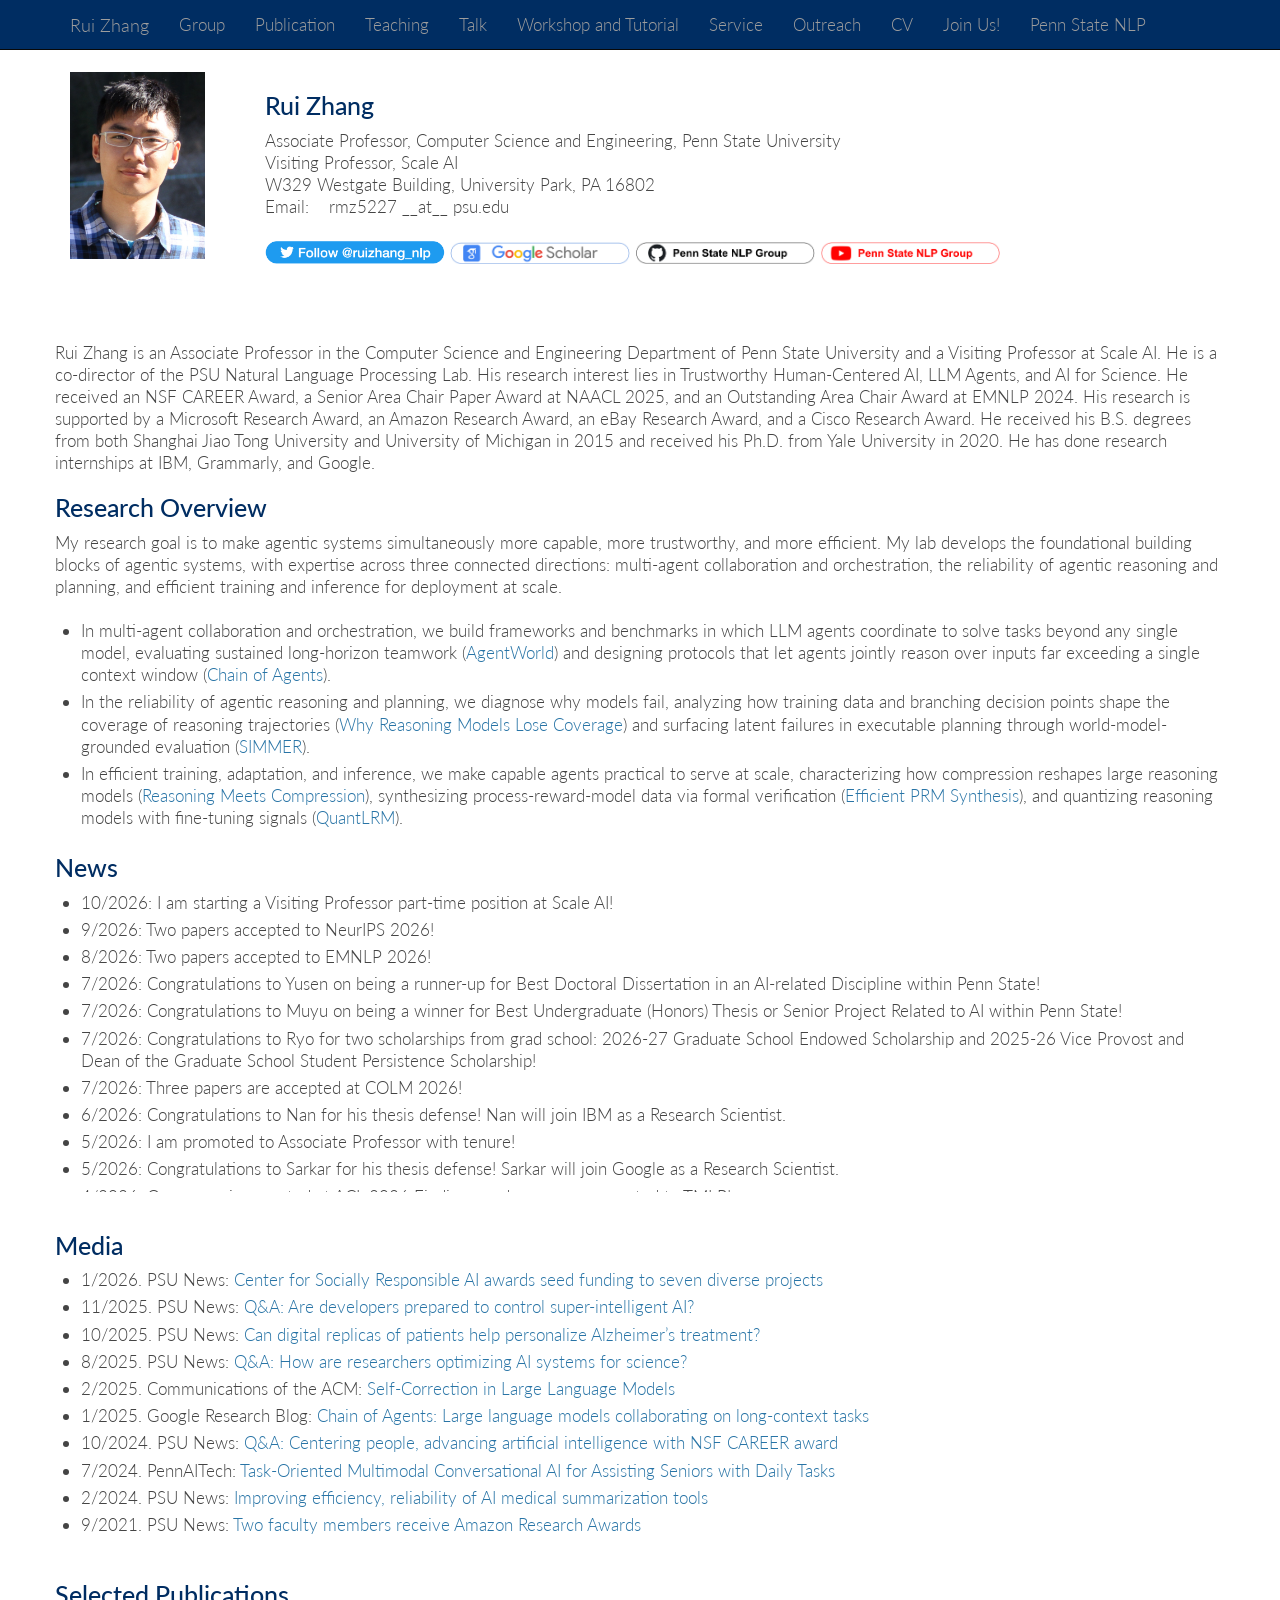
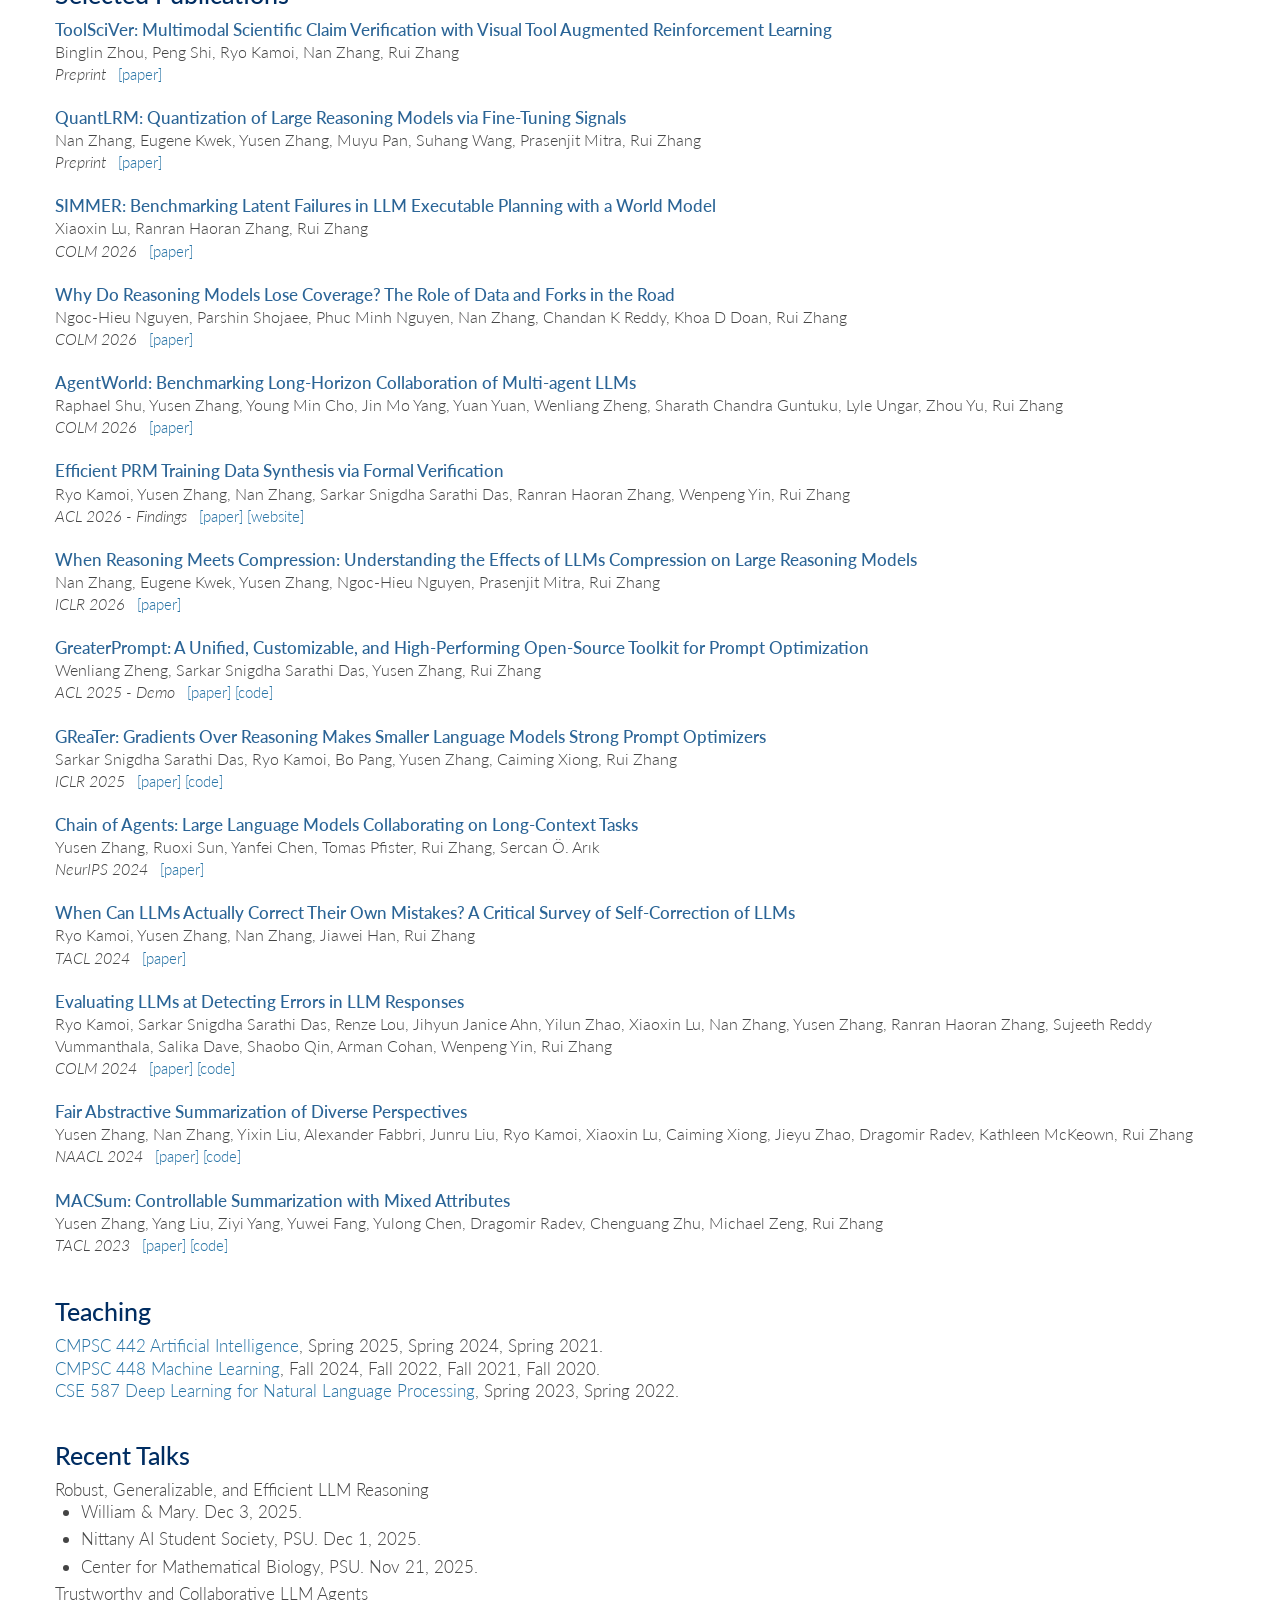
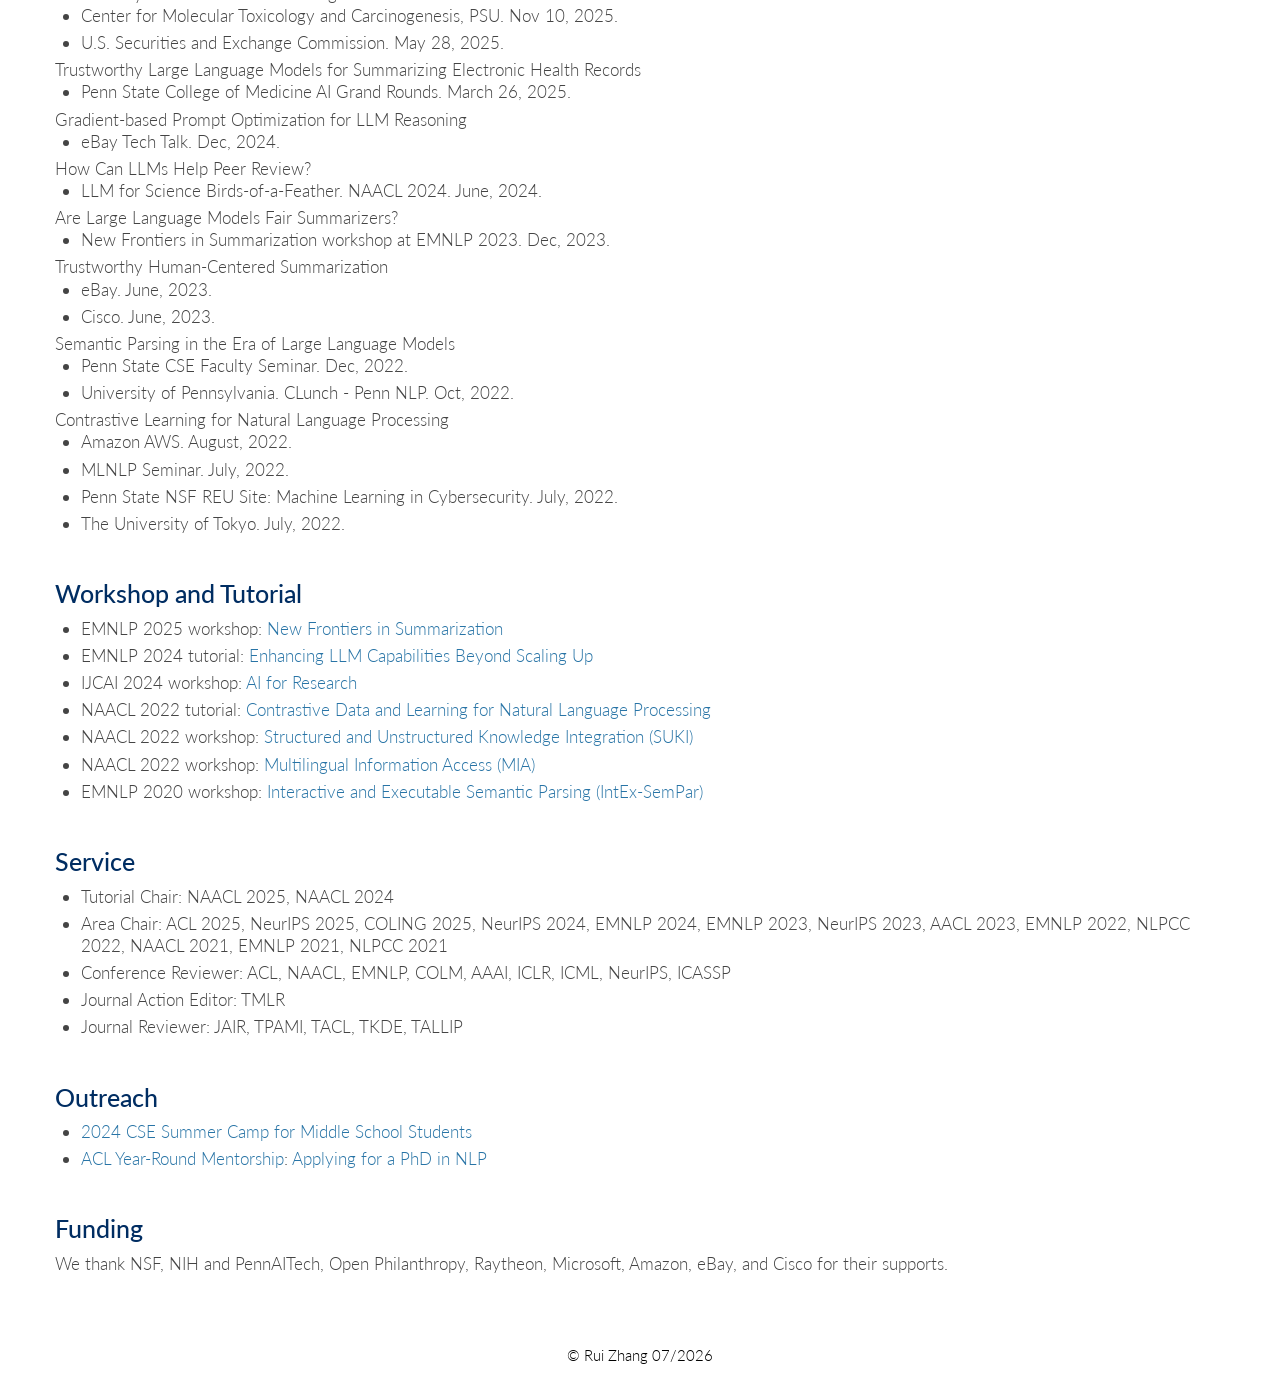
==== commit e96b6cca: "update" ====
--- a/index.html
+++ b/index.html
@@ -139,11 +139,11 @@
     </div>
 
     <div class="container">
-        <div class="alert alert-primary" role="alert">
+        <!-- <div class="alert alert-primary" role="alert">
             <b class="alert-heading">🌟Prospective Students:</b> I am recruiting 1-2 PhD students starting in Fall 2027. Please apply <b><u><a href="https://www.eecs.psu.edu/students/graduate/EECS-How-to-apply-CSE.aspx">here</a></u></b> and indicate my name by December 20, 2026! 
             I will attend COLM 2026 in person. Look forward to discussing with anything about research ideas and PhD positions! 
             <b><u><a href="hiring.html">Join Us!</a></u></b> Check <b><u><a href="https://nlp.psu.edu/">Penn State NLP</a></u></b> for more opportunities.
-        </div>
+        </div> -->
         
         <br>
         <div class="row mb-3">
